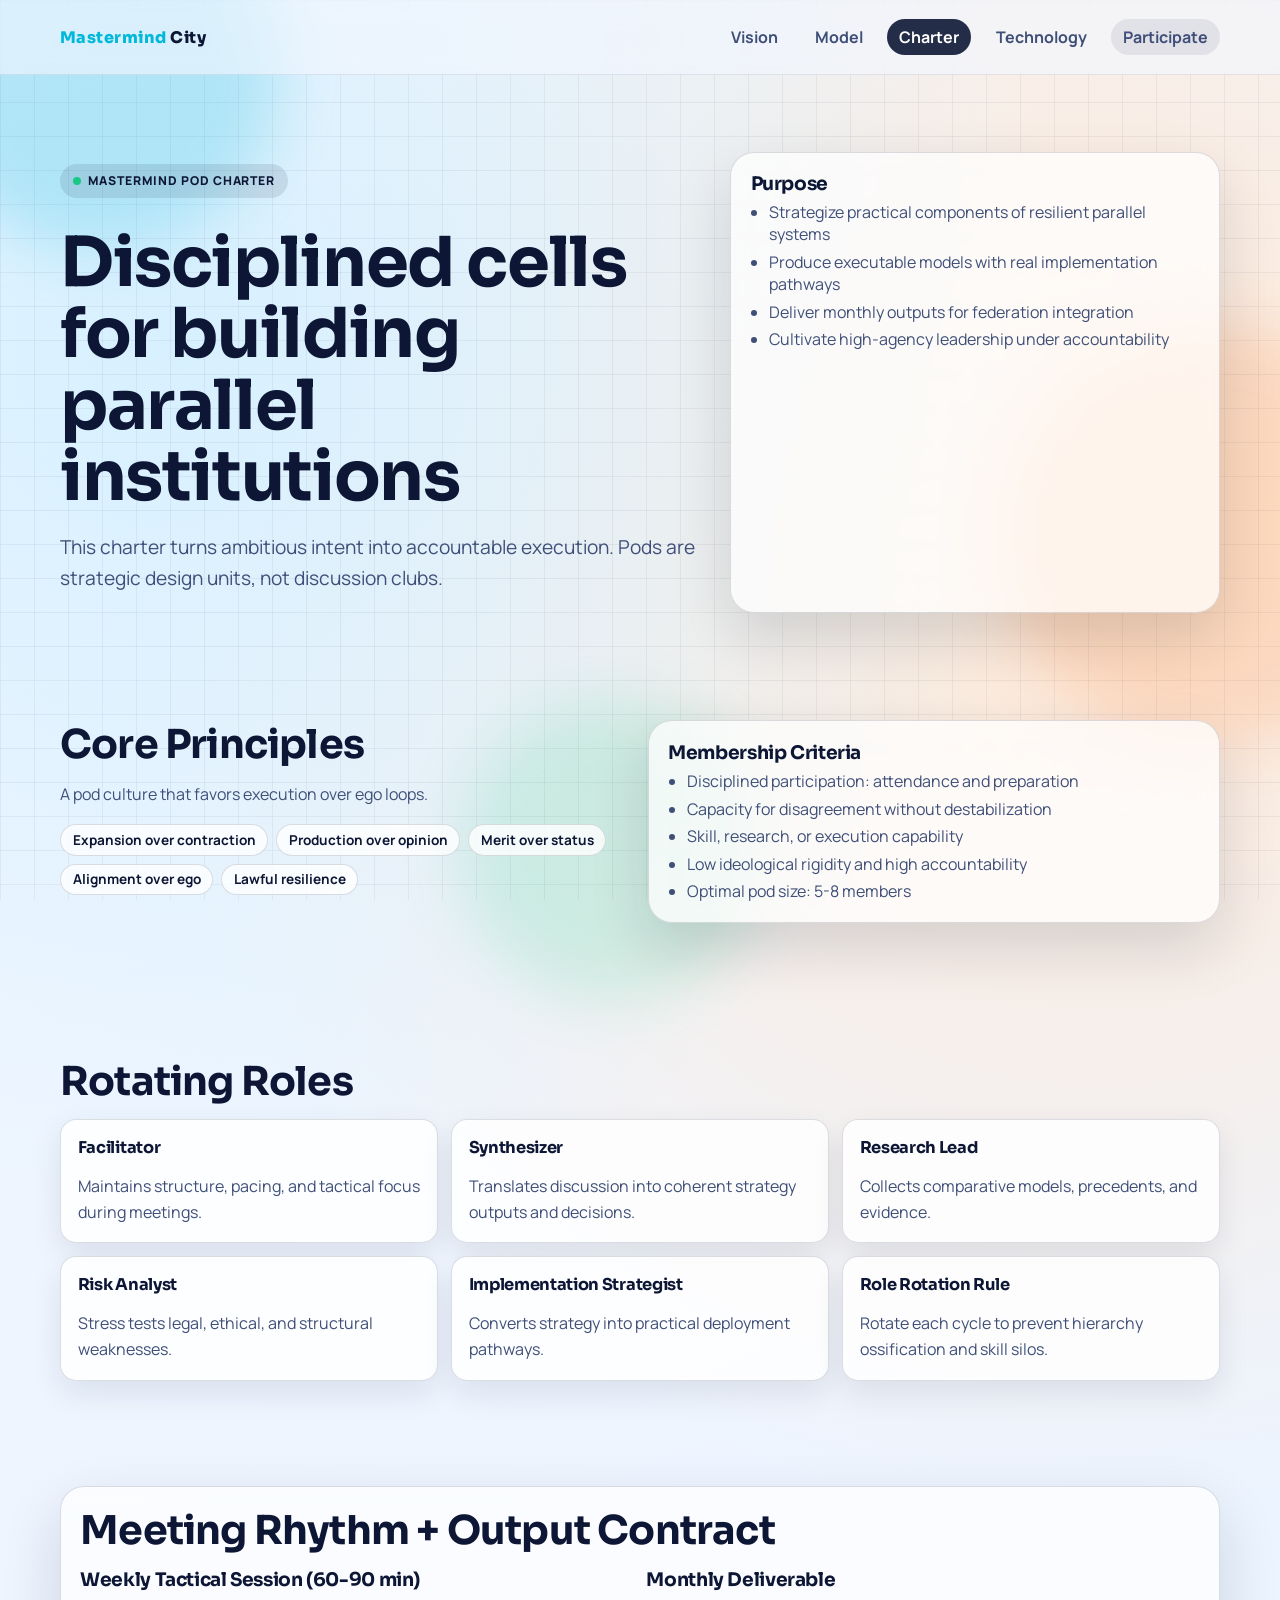
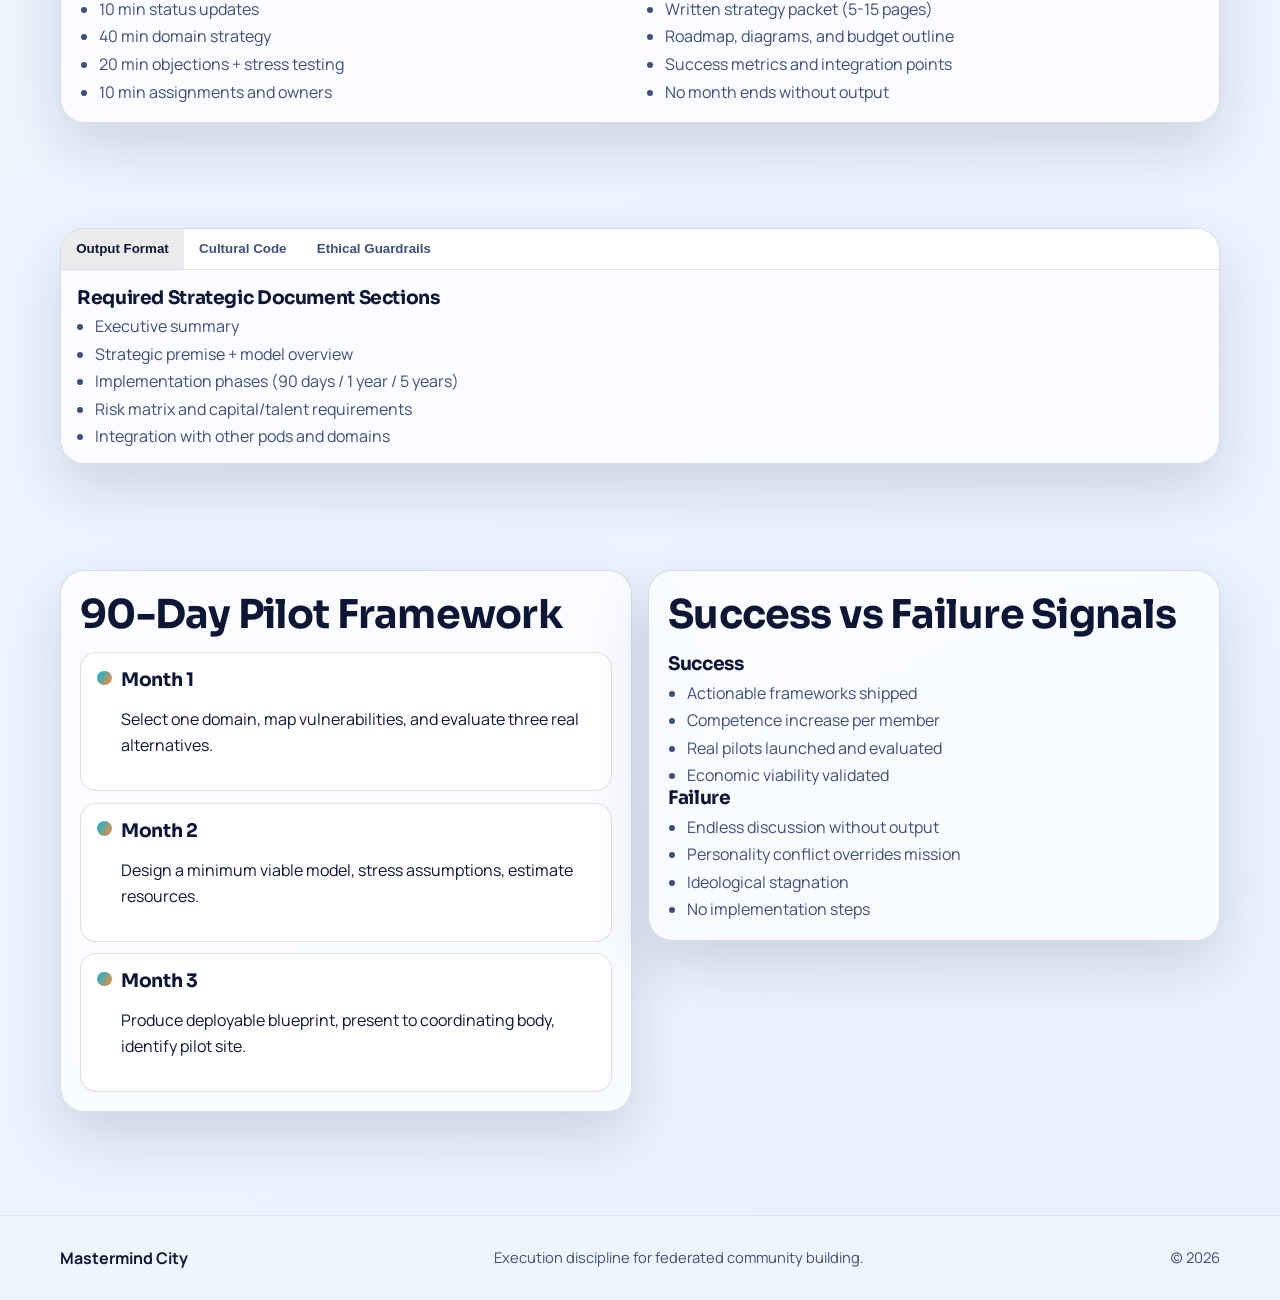
==== charter.html @ 67675959 "Initial multi-page Mastermind City site" ====
<!doctype html>
<html lang="en">
  <head>
    <meta charset="UTF-8" />
    <meta name="viewport" content="width=device-width, initial-scale=1.0" />
    <title>Mastermind City | Pod Charter</title>
    <meta
      name="description"
      content="Mastermind Pod Charter for disciplined strategic development of parallel institutions with clear roles, rhythm, outputs, and guardrails."
    />
    <link rel="preconnect" href="https://fonts.googleapis.com" />
    <link rel="preconnect" href="https://fonts.gstatic.com" crossorigin />
    <link
      href="https://fonts.googleapis.com/css2?family=Manrope:wght@400;500;700;800&family=Sora:wght@400;600;700;800&display=swap"
      rel="stylesheet"
    />
    <link rel="stylesheet" href="styles.css" />
  </head>
  <body data-page="charter">
    <div class="ambient" aria-hidden="true">
      <div class="orb orb-one"></div>
      <div class="orb orb-two"></div>
      <div class="orb orb-three"></div>
      <div class="grid-overlay"></div>
    </div>

    <header class="topbar">
      <div class="container topbar-inner">
        <a class="brand" href="index.html"><span>Mastermind</span> City</a>
        <button class="menu-toggle" type="button" aria-expanded="false" aria-controls="site-nav">
          <span></span>
          <span></span>
        </button>
        <nav class="site-nav" id="site-nav">
          <a class="nav-link nav-home" href="index.html">Vision</a>
          <a class="nav-link nav-model" href="model.html">Model</a>
          <a class="nav-link nav-charter" href="charter.html">Charter</a>
          <a class="nav-link nav-technology" href="technology.html">Technology</a>
          <a class="nav-link nav-participate cta-link" href="participate.html">Participate</a>
        </nav>
      </div>
    </header>

    <main>
      <section class="hero">
        <div class="container hero-grid">
          <div class="reveal">
            <p class="kicker">Mastermind Pod Charter</p>
            <h1>Disciplined cells for building parallel institutions</h1>
            <p class="lede">
              This charter turns ambitious intent into accountable execution. Pods
              are strategic design units, not discussion clubs.
            </p>
          </div>
          <aside class="panel reveal">
            <h3>Purpose</h3>
            <ul class="list-clean">
              <li>Strategize practical components of resilient parallel systems</li>
              <li>Produce executable models with real implementation pathways</li>
              <li>Deliver monthly outputs for federation integration</li>
              <li>Cultivate high-agency leadership under accountability</li>
            </ul>
          </aside>
        </div>
      </section>

      <section class="section">
        <div class="container split">
          <div class="reveal">
            <h2>Core Principles</h2>
            <p class="intro">A pod culture that favors execution over ego loops.</p>
            <div class="chip-row">
              <span class="chip">Expansion over contraction</span>
              <span class="chip">Production over opinion</span>
              <span class="chip">Merit over status</span>
              <span class="chip">Alignment over ego</span>
              <span class="chip">Lawful resilience</span>
            </div>
          </div>

          <div class="panel reveal">
            <h3>Membership Criteria</h3>
            <ul class="list-clean">
              <li>Disciplined participation: attendance and preparation</li>
              <li>Capacity for disagreement without destabilization</li>
              <li>Skill, research, or execution capability</li>
              <li>Low ideological rigidity and high accountability</li>
              <li>Optimal pod size: 5-8 members</li>
            </ul>
          </div>
        </div>
      </section>

      <section class="section">
        <div class="container">
          <h2 class="reveal">Rotating Roles</h2>
          <div class="grid-3">
            <article class="card reveal">
              <h3>Facilitator</h3>
              <p>Maintains structure, pacing, and tactical focus during meetings.</p>
            </article>
            <article class="card reveal">
              <h3>Synthesizer</h3>
              <p>Translates discussion into coherent strategy outputs and decisions.</p>
            </article>
            <article class="card reveal">
              <h3>Research Lead</h3>
              <p>Collects comparative models, precedents, and evidence.</p>
            </article>
            <article class="card reveal">
              <h3>Risk Analyst</h3>
              <p>Stress tests legal, ethical, and structural weaknesses.</p>
            </article>
            <article class="card reveal">
              <h3>Implementation Strategist</h3>
              <p>Converts strategy into practical deployment pathways.</p>
            </article>
            <article class="card reveal">
              <h3>Role Rotation Rule</h3>
              <p>Rotate each cycle to prevent hierarchy ossification and skill silos.</p>
            </article>
          </div>
        </div>
      </section>

      <section class="section section-tight">
        <div class="container panel reveal">
          <h2>Meeting Rhythm + Output Contract</h2>
          <div class="schedule">
            <article>
              <h3>Weekly Tactical Session (60-90 min)</h3>
              <ul class="list-clean">
                <li>10 min status updates</li>
                <li>40 min domain strategy</li>
                <li>20 min objections + stress testing</li>
                <li>10 min assignments and owners</li>
              </ul>
            </article>
            <article>
              <h3>Monthly Deliverable</h3>
              <ul class="list-clean">
                <li>Written strategy packet (5-15 pages)</li>
                <li>Roadmap, diagrams, and budget outline</li>
                <li>Success metrics and integration points</li>
                <li>No month ends without output</li>
              </ul>
            </article>
          </div>
        </div>
      </section>

      <section class="section">
        <div class="container panel tab-group reveal" data-tab-group>
          <div class="tab-controls">
            <button class="tab-btn active" type="button" data-tab="format" aria-selected="true">Output Format</button>
            <button class="tab-btn" type="button" data-tab="culture" aria-selected="false">Cultural Code</button>
            <button class="tab-btn" type="button" data-tab="ethics" aria-selected="false">Ethical Guardrails</button>
          </div>

          <div class="tab-panel active" data-panel="format">
            <h3>Required Strategic Document Sections</h3>
            <ul class="list-clean">
              <li>Executive summary</li>
              <li>Strategic premise + model overview</li>
              <li>Implementation phases (90 days / 1 year / 5 years)</li>
              <li>Risk matrix and capital/talent requirements</li>
              <li>Integration with other pods and domains</li>
            </ul>
          </div>

          <div class="tab-panel" data-panel="culture">
            <h3>Inside the Pod</h3>
            <ul class="list-clean">
              <li>Speak directly and assume good intent</li>
              <li>No performative grandstanding</li>
              <li>Private grievances handled privately</li>
              <li>Energy discipline and mental clarity are explicit values</li>
            </ul>
          </div>

          <div class="tab-panel" data-panel="ethics">
            <h3>Anti-Drift Protocol</h3>
            <ul class="list-clean">
              <li>Reality-test assumptions against evidence</li>
              <li>Consult legal expertise for implementation thresholds</li>
              <li>Reject cult dynamics and outside-world demonization</li>
              <li>Protect dissent within the container</li>
            </ul>
          </div>
        </div>
      </section>

      <section class="section section-tight">
        <div class="container split">
          <div class="panel reveal">
            <h2>90-Day Pilot Framework</h2>
            <div class="timeline">
              <article class="timeline-item">
                <h3>Month 1</h3>
                <p>Select one domain, map vulnerabilities, and evaluate three real alternatives.</p>
              </article>
              <article class="timeline-item">
                <h3>Month 2</h3>
                <p>Design a minimum viable model, stress assumptions, estimate resources.</p>
              </article>
              <article class="timeline-item">
                <h3>Month 3</h3>
                <p>Produce deployable blueprint, present to coordinating body, identify pilot site.</p>
              </article>
            </div>
          </div>

          <div class="panel reveal">
            <h2>Success vs Failure Signals</h2>
            <h3>Success</h3>
            <ul class="list-clean">
              <li>Actionable frameworks shipped</li>
              <li>Competence increase per member</li>
              <li>Real pilots launched and evaluated</li>
              <li>Economic viability validated</li>
            </ul>
            <h3>Failure</h3>
            <ul class="list-clean">
              <li>Endless discussion without output</li>
              <li>Personality conflict overrides mission</li>
              <li>Ideological stagnation</li>
              <li>No implementation steps</li>
            </ul>
          </div>
        </div>
      </section>
    </main>

    <footer class="site-footer">
      <div class="container footer-inner">
        <strong>Mastermind City</strong>
        <p class="footer-note">Execution discipline for federated community building.</p>
        <p class="footer-note">(c) <span data-year></span></p>
      </div>
    </footer>

    <script src="script.js"></script>
  </body>
</html>
---- styles.css ----
:root {
  --bg-base: #f2f7ff;
  --bg-alt: #e8f2ff;
  --surface: rgba(255, 255, 255, 0.72);
  --surface-strong: rgba(255, 255, 255, 0.9);
  --ink: #0d1735;
  --ink-soft: #3f4f78;
  --stroke: rgba(13, 23, 53, 0.14);
  --teal: #00b8d9;
  --orange: #ff8a3d;
  --lime: #18c983;
  --rose: #ff557a;
  --shadow: 0 24px 60px rgba(10, 18, 45, 0.14);
  --radius-lg: 24px;
  --radius-md: 16px;
  --radius-sm: 12px;
  --content-width: min(1160px, 92vw);
  --scroll-progress: 0%;
}

* {
  box-sizing: border-box;
}

html {
  scroll-behavior: smooth;
}

body {
  margin: 0;
  min-height: 100vh;
  font-family: "Manrope", sans-serif;
  color: var(--ink);
  background: radial-gradient(circle at 14% 12%, #d7f0ff 0%, transparent 32%),
    radial-gradient(circle at 86% 18%, #ffe8d5 0%, transparent 38%),
    linear-gradient(155deg, var(--bg-base), var(--bg-alt));
  overflow-x: hidden;
}

a {
  color: inherit;
}

h1,
h2,
h3,
h4 {
  font-family: "Sora", sans-serif;
  letter-spacing: -0.02em;
  margin: 0;
}

p {
  line-height: 1.62;
}

.ambient {
  --ambient-x: 0px;
  --ambient-y: 0px;
  position: fixed;
  inset: 0;
  pointer-events: none;
  z-index: -1;
}

.orb {
  position: absolute;
  border-radius: 999px;
  filter: blur(30px);
  opacity: 0.5;
}

.orb-one {
  width: 360px;
  height: 360px;
  background: rgba(0, 184, 217, 0.42);
  top: -110px;
  left: -80px;
  animation: floatA 12s ease-in-out infinite;
}

.orb-two {
  width: 420px;
  height: 420px;
  background: rgba(255, 138, 61, 0.38);
  top: 36%;
  right: -140px;
  animation: floatB 14s ease-in-out infinite;
}

.orb-three {
  width: 300px;
  height: 300px;
  background: rgba(24, 201, 131, 0.3);
  bottom: -100px;
  left: 36%;
  animation: floatC 16s ease-in-out infinite;
}

.grid-overlay {
  position: absolute;
  inset: 0;
  background-image: linear-gradient(rgba(13, 23, 53, 0.05) 1px, transparent 1px),
    linear-gradient(90deg, rgba(13, 23, 53, 0.05) 1px, transparent 1px);
  background-size: 34px 34px;
  transform: translate(calc(var(--ambient-x) * -1), calc(var(--ambient-y) * -1));
  transition: transform 280ms ease;
}

@keyframes floatA {
  0%,
  100% {
    transform: translate(0, 0);
  }
  50% {
    transform: translate(24px, 36px);
  }
}

@keyframes floatB {
  0%,
  100% {
    transform: translate(0, 0);
  }
  50% {
    transform: translate(-30px, -20px);
  }
}

@keyframes floatC {
  0%,
  100% {
    transform: translate(0, 0);
  }
  50% {
    transform: translate(20px, -26px);
  }
}

.container {
  width: var(--content-width);
  margin: 0 auto;
}

.topbar {
  position: sticky;
  top: 0;
  z-index: 40;
  backdrop-filter: blur(10px);
  background: rgba(242, 247, 255, 0.62);
  border-bottom: 1px solid rgba(13, 23, 53, 0.08);
}

.topbar::after {
  content: "";
  position: absolute;
  left: 0;
  bottom: -1px;
  height: 2px;
  width: var(--scroll-progress);
  background: linear-gradient(90deg, var(--teal), var(--lime), var(--orange));
  transition: width 120ms linear;
}

.topbar-inner {
  min-height: 74px;
  display: flex;
  align-items: center;
  justify-content: space-between;
  gap: 1rem;
}

.brand {
  font-family: "Sora", sans-serif;
  text-decoration: none;
  font-weight: 800;
  font-size: 1rem;
  letter-spacing: 0.03em;
}

.brand span {
  color: var(--teal);
}

.site-nav {
  display: flex;
  align-items: center;
  gap: 0.8rem;
}

.nav-link {
  text-decoration: none;
  padding: 0.42rem 0.74rem;
  border-radius: 999px;
  font-weight: 700;
  color: var(--ink-soft);
  transition: background 180ms ease, color 180ms ease;
}

.nav-link:hover {
  background: rgba(255, 255, 255, 0.74);
  color: var(--ink);
}

.cta-link {
  background: rgba(13, 23, 53, 0.08);
}

body[data-page="home"] .nav-home,
body[data-page="model"] .nav-model,
body[data-page="charter"] .nav-charter,
body[data-page="technology"] .nav-technology,
body[data-page="participate"] .nav-participate {
  background: rgba(13, 23, 53, 0.9);
  color: #fff;
}

.menu-toggle {
  display: none;
  width: 44px;
  height: 44px;
  border-radius: 12px;
  border: 1px solid var(--stroke);
  background: var(--surface-strong);
  padding: 0;
}

.menu-toggle span {
  display: block;
  width: 18px;
  height: 2px;
  margin: 5px auto;
  background: var(--ink);
  transition: transform 180ms ease, opacity 180ms ease;
}

.menu-toggle[aria-expanded="true"] span:first-child {
  transform: translateY(7px) rotate(45deg);
}

.menu-toggle[aria-expanded="true"] span:last-child {
  transform: translateY(-7px) rotate(-45deg);
}

main {
  padding-bottom: 4rem;
}

.section {
  padding: 4.2rem 0;
}

.section-tight {
  padding: 2.4rem 0;
}

.kicker {
  display: inline-flex;
  align-items: center;
  gap: 0.45rem;
  font-size: 0.76rem;
  letter-spacing: 0.08em;
  text-transform: uppercase;
  font-weight: 800;
  background: rgba(13, 23, 53, 0.1);
  padding: 0.46rem 0.8rem;
  border-radius: 999px;
}

.kicker::before {
  content: "";
  width: 8px;
  height: 8px;
  border-radius: 99px;
  background: var(--lime);
}

.hero {
  padding: 4.8rem 0 2.5rem;
}

.hero-grid {
  display: grid;
  grid-template-columns: 1.2fr 0.9fr;
  gap: 1.1rem;
  align-items: stretch;
}

.hero h1 {
  margin-top: 1rem;
  font-size: clamp(2rem, 5.4vw, 4.3rem);
  line-height: 1.04;
  max-width: 13ch;
}

.hero .lede {
  margin-top: 1.2rem;
  font-size: clamp(1rem, 2vw, 1.2rem);
  color: var(--ink-soft);
  max-width: 62ch;
}

.text-gradient {
  background: linear-gradient(120deg, #0d1735, #0d1735 40%, #06798f 70%, #ff8a3d);
  -webkit-background-clip: text;
  background-clip: text;
  color: transparent;
}

.actions {
  margin-top: 1.8rem;
  display: flex;
  flex-wrap: wrap;
  gap: 0.75rem;
}

.btn {
  border: 0;
  border-radius: 14px;
  padding: 0.82rem 1.15rem;
  text-decoration: none;
  font-weight: 800;
  letter-spacing: 0.01em;
  cursor: pointer;
  transition: transform 180ms ease, box-shadow 180ms ease, background 180ms ease;
}

.btn:hover {
  transform: translateY(-2px);
}

.btn-primary {
  color: #fff;
  background: linear-gradient(120deg, #0b94af, #08758d);
  box-shadow: 0 14px 30px rgba(8, 117, 141, 0.28);
}

.btn-secondary {
  color: #fff;
  background: linear-gradient(120deg, #ff8a3d, #ff6d2d);
  box-shadow: 0 12px 26px rgba(255, 109, 45, 0.28);
}

.btn-ghost {
  background: var(--surface-strong);
  color: var(--ink);
  border: 1px solid var(--stroke);
}

.panel {
  border: 1px solid var(--stroke);
  border-radius: var(--radius-lg);
  background: var(--surface);
  box-shadow: var(--shadow);
  padding: 1.2rem 1.2rem;
  backdrop-filter: blur(8px);
}

.signal-panel {
  display: grid;
  align-content: start;
  gap: 1rem;
}

.signal-panel h3 {
  font-size: 1.3rem;
}

.city-map {
  position: relative;
  min-height: 240px;
  border: 1px solid rgba(13, 23, 53, 0.12);
  border-radius: 20px;
  background: radial-gradient(circle at 16% 12%, rgba(0, 184, 217, 0.22), transparent 55%),
    radial-gradient(circle at 84% 84%, rgba(255, 138, 61, 0.2), transparent 55%),
    rgba(255, 255, 255, 0.68);
  overflow: hidden;
}

.pulse-ring {
  position: absolute;
  border: 1px solid rgba(13, 23, 53, 0.2);
  border-radius: 999px;
}

.ring-a {
  width: 170px;
  height: 170px;
  left: 50%;
  top: 50%;
  transform: translate(-50%, -50%);
  animation: pulseRing 5.2s ease-out infinite;
}

.ring-b {
  width: 235px;
  height: 235px;
  left: 50%;
  top: 50%;
  transform: translate(-50%, -50%);
  animation: pulseRing 5.2s ease-out infinite 1.2s;
}

.beam {
  position: absolute;
  height: 2px;
  background: linear-gradient(90deg, rgba(0, 184, 217, 0.5), rgba(24, 201, 131, 0.5));
  transform-origin: left center;
}

.beam-a {
  width: 96px;
  left: 50%;
  top: 50%;
  transform: rotate(-34deg);
}

.beam-b {
  width: 92px;
  left: 50%;
  top: 50%;
  transform: rotate(150deg);
}

.beam-c {
  width: 88px;
  left: 50%;
  top: 50%;
  transform: rotate(52deg);
}

.beam-d {
  width: 84px;
  left: 50%;
  top: 50%;
  transform: rotate(-144deg);
}

.city-node {
  position: absolute;
  border-radius: 999px;
  border: 1px solid rgba(13, 23, 53, 0.18);
  background: rgba(255, 255, 255, 0.9);
  padding: 0.22rem 0.54rem;
  font-size: 0.75rem;
  font-weight: 800;
  box-shadow: 0 8px 18px rgba(10, 18, 45, 0.14);
}

.node-core {
  left: 50%;
  top: 50%;
  transform: translate(-50%, -50%);
  background: linear-gradient(120deg, rgba(0, 184, 217, 0.18), rgba(255, 138, 61, 0.18));
}

.node-a {
  left: 18%;
  top: 26%;
}

.node-b {
  right: 14%;
  top: 28%;
}

.node-c {
  left: 21%;
  bottom: 16%;
}

.node-d {
  right: 12%;
  bottom: 18%;
}

@keyframes pulseRing {
  0%,
  100% {
    opacity: 0.34;
  }
  50% {
    opacity: 0.7;
  }
}

.inline-list {
  margin: 0;
  padding-left: 1.1rem;
  color: var(--ink-soft);
}

.inline-list li + li {
  margin-top: 0.46rem;
}

.metric-strip {
  margin-top: 2rem;
  display: grid;
  grid-template-columns: repeat(3, minmax(0, 1fr));
  gap: 0.8rem;
}

.signal-band {
  margin-top: 1rem;
  border: 1px solid var(--stroke);
  border-radius: 999px;
  background: rgba(255, 255, 255, 0.72);
  overflow: hidden;
}

.signal-track {
  display: flex;
  align-items: center;
  gap: 0.55rem;
  width: max-content;
  padding: 0.56rem;
  animation: ticker 34s linear infinite;
}

.signal-track span {
  border-radius: 999px;
  border: 1px solid rgba(13, 23, 53, 0.16);
  background: rgba(255, 255, 255, 0.9);
  padding: 0.3rem 0.62rem;
  font-size: 0.78rem;
  font-weight: 800;
  white-space: nowrap;
}

@keyframes ticker {
  from {
    transform: translateX(0);
  }
  to {
    transform: translateX(-50%);
  }
}

.metric {
  border-radius: var(--radius-md);
  padding: 1rem;
  border: 1px solid var(--stroke);
  background: rgba(255, 255, 255, 0.75);
  transition: transform 220ms ease, box-shadow 220ms ease, border-color 220ms ease;
}

.metric:hover {
  transform: translateY(-4px);
  border-color: rgba(0, 184, 217, 0.45);
  box-shadow: 0 18px 32px rgba(10, 18, 45, 0.12);
}

.metric .label {
  margin: 0;
  color: var(--ink-soft);
  font-size: 0.9rem;
}

.metric .value {
  margin: 0.26rem 0 0;
  font-size: clamp(1.4rem, 3vw, 2.2rem);
  font-family: "Sora", sans-serif;
}

.split {
  display: grid;
  gap: 1rem;
  grid-template-columns: 1fr 1fr;
  align-items: start;
}

.section h2 {
  font-size: clamp(1.35rem, 3.1vw, 2.5rem);
  margin-bottom: 0.75rem;
}

.section .intro {
  color: var(--ink-soft);
  margin-top: 0;
}

.simulator .range-label {
  display: flex;
  justify-content: space-between;
  align-items: center;
  margin-top: 0.8rem;
  font-weight: 700;
  font-size: 0.92rem;
}

.simulator .range-label span {
  color: var(--teal);
  font-family: "Sora", sans-serif;
}

.simulator input[type="range"] {
  width: 100%;
  accent-color: var(--teal);
  margin-top: 0.5rem;
}

.score-grid {
  margin-top: 1.2rem;
  display: grid;
  grid-template-columns: repeat(2, minmax(0, 1fr));
  gap: 0.7rem;
}

.score-card {
  border-radius: 14px;
  padding: 0.8rem;
  border: 1px solid var(--stroke);
  background: rgba(255, 255, 255, 0.9);
}

.score-card p {
  margin: 0;
  font-size: 0.85rem;
  color: var(--ink-soft);
}

.score-card strong {
  display: block;
  margin-top: 0.3rem;
  font-family: "Sora", sans-serif;
  font-size: 1.65rem;
}

.progress-track {
  margin-top: 1rem;
  width: 100%;
  height: 12px;
  border-radius: 999px;
  background: rgba(13, 23, 53, 0.1);
  overflow: hidden;
}

.progress-fill {
  width: 30%;
  height: 100%;
  border-radius: inherit;
  background: linear-gradient(90deg, var(--teal), var(--lime));
  transition: width 250ms ease;
}

#sim-insight {
  margin-top: 0.72rem;
  margin-bottom: 0;
  font-weight: 700;
}

.grid-2,
.grid-3,
.grid-4 {
  display: grid;
  gap: 0.8rem;
}

.grid-2 {
  grid-template-columns: repeat(2, minmax(0, 1fr));
}

.grid-3 {
  grid-template-columns: repeat(3, minmax(0, 1fr));
}

.grid-4 {
  grid-template-columns: repeat(4, minmax(0, 1fr));
}

.card {
  border-radius: var(--radius-md);
  border: 1px solid var(--stroke);
  background: rgba(255, 255, 255, 0.84);
  box-shadow: 0 12px 32px rgba(10, 18, 45, 0.09);
  padding: 1.05rem;
  transition: transform 220ms ease, box-shadow 220ms ease, border-color 220ms ease;
}

.card:hover {
  transform: translateY(-5px);
  border-color: rgba(0, 184, 217, 0.45);
  box-shadow: 0 18px 34px rgba(10, 18, 45, 0.13);
}

.card h3,
.card h4 {
  font-size: 1.02rem;
}

.card p {
  margin-bottom: 0;
  color: var(--ink-soft);
}

.road {
  display: grid;
  gap: 0.8rem;
  grid-template-columns: repeat(3, minmax(0, 1fr));
}

.road-step {
  position: relative;
  padding: 0.9rem 0.9rem 0.88rem;
  border: 1px solid var(--stroke);
  border-radius: var(--radius-md);
  background: rgba(255, 255, 255, 0.8);
  box-shadow: 0 10px 24px rgba(10, 18, 45, 0.08);
  transition: transform 220ms ease, box-shadow 220ms ease, border-color 220ms ease;
}

.road-step:hover {
  transform: translateY(-4px);
  border-color: rgba(24, 201, 131, 0.45);
  box-shadow: 0 16px 30px rgba(10, 18, 45, 0.12);
}

.road-step::before {
  content: "";
  position: absolute;
  top: 0;
  left: 0;
  width: 100%;
  height: 3px;
  border-radius: 999px;
  background: linear-gradient(90deg, var(--teal), transparent);
}

.callout {
  border-left: 4px solid var(--orange);
  padding-left: 1rem;
  color: var(--ink-soft);
}

.accordion {
  display: grid;
  gap: 0.7rem;
}

.accordion-item {
  border-radius: var(--radius-md);
  border: 1px solid var(--stroke);
  background: rgba(255, 255, 255, 0.82);
  overflow: hidden;
}

.accordion-trigger {
  width: 100%;
  border: 0;
  background: transparent;
  padding: 0.95rem 1rem;
  text-align: left;
  display: flex;
  justify-content: space-between;
  gap: 1rem;
  font-family: "Sora", sans-serif;
  font-weight: 700;
  font-size: 0.94rem;
  cursor: pointer;
}

.accordion-trigger .plus {
  font-family: "Manrope", sans-serif;
  font-size: 1.35rem;
  line-height: 1;
}

.accordion-content {
  display: none;
  padding: 0 1rem 1rem;
}

.accordion-item.open .accordion-content {
  display: block;
}

.accordion-item.open .accordion-trigger .plus {
  transform: rotate(45deg);
}

.tab-group {
  padding: 0;
  overflow: hidden;
}

.tab-controls {
  display: flex;
  flex-wrap: wrap;
  border-bottom: 1px solid var(--stroke);
  background: rgba(255, 255, 255, 0.86);
}

.tab-btn {
  border: 0;
  background: transparent;
  padding: 0.76rem 0.95rem;
  font-weight: 800;
  cursor: pointer;
  color: var(--ink-soft);
}

.tab-btn.active {
  color: var(--ink);
  background: rgba(13, 23, 53, 0.08);
}

.tab-panel {
  display: none;
  padding: 1rem;
}

.tab-panel.active {
  display: block;
}

.chip-row {
  display: flex;
  flex-wrap: wrap;
  gap: 0.5rem;
}

.chip {
  border-radius: 999px;
  padding: 0.35rem 0.72rem;
  border: 1px solid var(--stroke);
  background: rgba(255, 255, 255, 0.8);
  font-weight: 700;
  font-size: 0.85rem;
}

.schedule {
  display: grid;
  gap: 0.8rem;
  grid-template-columns: repeat(2, minmax(0, 1fr));
}

.timeline {
  display: grid;
  gap: 0.7rem;
}

.timeline-item {
  position: relative;
  border: 1px solid var(--stroke);
  border-radius: var(--radius-md);
  background: rgba(255, 255, 255, 0.86);
  padding: 0.95rem 1rem 0.95rem 2.5rem;
  transition: transform 220ms ease, box-shadow 220ms ease, border-color 220ms ease;
}

.timeline-item:hover {
  transform: translateY(-4px);
  border-color: rgba(255, 138, 61, 0.45);
  box-shadow: 0 16px 30px rgba(10, 18, 45, 0.12);
}

.timeline-item::before {
  content: "";
  position: absolute;
  top: 1.12rem;
  left: 1rem;
  width: 0.9rem;
  height: 0.9rem;
  border-radius: 99px;
  background: linear-gradient(120deg, var(--teal), var(--orange));
}

.list-clean {
  margin: 0.4rem 0 0;
  padding-left: 1.15rem;
  color: var(--ink-soft);
}

.list-clean li + li {
  margin-top: 0.35rem;
}

.table-wrap {
  overflow-x: auto;
}

table {
  width: 100%;
  border-collapse: collapse;
  min-width: 700px;
}

th,
td {
  border: 1px solid var(--stroke);
  padding: 0.68rem;
  text-align: left;
  vertical-align: top;
}

th {
  font-family: "Sora", sans-serif;
  font-size: 0.86rem;
  background: rgba(255, 255, 255, 0.9);
}

td {
  color: var(--ink-soft);
  background: rgba(255, 255, 255, 0.74);
}

.bot {
  display: grid;
  gap: 0.8rem;
}

.bot-log {
  border: 1px solid var(--stroke);
  border-radius: 14px;
  background: rgba(255, 255, 255, 0.86);
  padding: 0.85rem;
  min-height: 220px;
  max-height: 320px;
  overflow: auto;
  display: grid;
  gap: 0.55rem;
}

.bot-message {
  padding: 0.62rem 0.7rem;
  border-radius: 12px;
  width: fit-content;
  max-width: 92%;
  font-size: 0.94rem;
}

.bot-message.user {
  justify-self: end;
  background: rgba(13, 23, 53, 0.92);
  color: #fff;
}

.bot-message.bot {
  justify-self: start;
  background: rgba(0, 184, 217, 0.15);
  border: 1px solid rgba(0, 184, 217, 0.38);
}

.bot-quick {
  display: flex;
  flex-wrap: wrap;
  gap: 0.45rem;
}

.bot-quick button {
  border: 1px solid var(--stroke);
  border-radius: 999px;
  background: rgba(255, 255, 255, 0.78);
  padding: 0.35rem 0.68rem;
  font-weight: 700;
  cursor: pointer;
}

.bot-form {
  display: flex;
  gap: 0.5rem;
}

.bot-form input,
.form-field input,
.form-field textarea,
.form-field select {
  width: 100%;
  border: 1px solid var(--stroke);
  border-radius: 12px;
  padding: 0.76rem 0.84rem;
  font: inherit;
  color: var(--ink);
  background: rgba(255, 255, 255, 0.9);
}

.form-field textarea {
  min-height: 120px;
  resize: vertical;
}

.form-field label {
  display: block;
  margin-bottom: 0.35rem;
  font-weight: 700;
}

.form-grid {
  display: grid;
  grid-template-columns: repeat(2, minmax(0, 1fr));
  gap: 0.8rem;
}

.form-grid .full {
  grid-column: 1 / -1;
}

.form-status {
  min-height: 1.3rem;
  margin: 0.55rem 0 0;
  font-weight: 700;
}

.faq {
  display: grid;
  gap: 0.6rem;
}

.faq details {
  border: 1px solid var(--stroke);
  background: rgba(255, 255, 255, 0.82);
  border-radius: 12px;
  padding: 0.65rem 0.8rem;
}

.faq summary {
  cursor: pointer;
  font-family: "Sora", sans-serif;
  font-size: 0.95rem;
}

.sr-only {
  position: absolute;
  width: 1px;
  height: 1px;
  margin: -1px;
  padding: 0;
  overflow: hidden;
  clip: rect(0, 0, 0, 0);
  white-space: nowrap;
  border: 0;
}

.site-footer {
  border-top: 1px solid rgba(13, 23, 53, 0.08);
  background: rgba(242, 247, 255, 0.6);
}

.footer-inner {
  min-height: 84px;
  display: flex;
  justify-content: space-between;
  align-items: center;
  gap: 0.7rem;
}

.footer-note {
  color: var(--ink-soft);
  font-size: 0.92rem;
}

.reveal {
  opacity: 0;
  transform: translateY(16px);
  transition: opacity 420ms ease, transform 420ms ease;
  transition-delay: var(--reveal-delay, 0ms);
}

.reveal.is-visible {
  opacity: 1;
  transform: translateY(0);
}

a:focus-visible,
button:focus-visible,
input:focus-visible,
select:focus-visible,
textarea:focus-visible,
summary:focus-visible {
  outline: 3px solid rgba(0, 184, 217, 0.45);
  outline-offset: 2px;
}

@media (prefers-reduced-motion: reduce) {
  *,
  *::before,
  *::after {
    animation-duration: 0.01ms !important;
    animation-iteration-count: 1 !important;
    transition-duration: 0.01ms !important;
    scroll-behavior: auto !important;
  }

  .signal-track {
    animation: none;
  }
}

@media (max-width: 980px) {
  .hero-grid,
  .split,
  .grid-3,
  .grid-4,
  .road,
  .schedule,
  .form-grid {
    grid-template-columns: 1fr;
  }

  .metric-strip {
    grid-template-columns: 1fr;
  }

  .city-map {
    min-height: 220px;
  }

  .menu-toggle {
    display: inline-block;
  }

  .site-nav {
    position: absolute;
    top: 74px;
    left: 0;
    right: 0;
    display: none;
    flex-direction: column;
    align-items: stretch;
    padding: 0.8rem;
    background: rgba(242, 247, 255, 0.96);
    border-bottom: 1px solid rgba(13, 23, 53, 0.08);
  }

  .site-nav.open {
    display: flex;
  }

  .nav-link {
    border-radius: 12px;
    padding: 0.62rem 0.72rem;
  }

  .topbar {
    position: sticky;
  }

  .topbar-inner {
    position: relative;
  }
}

@media (max-width: 680px) {
  .hero {
    padding-top: 3.8rem;
  }

  .section {
    padding: 3.3rem 0;
  }

  .footer-inner {
    min-height: 100px;
    align-items: flex-start;
    justify-content: center;
    flex-direction: column;
    padding: 1rem 0;
  }

  .score-grid {
    grid-template-columns: 1fr;
  }

  .city-map {
    min-height: 200px;
  }

  .city-node {
    font-size: 0.68rem;
    padding: 0.2rem 0.5rem;
  }

  .signal-track span {
    font-size: 0.72rem;
  }
}
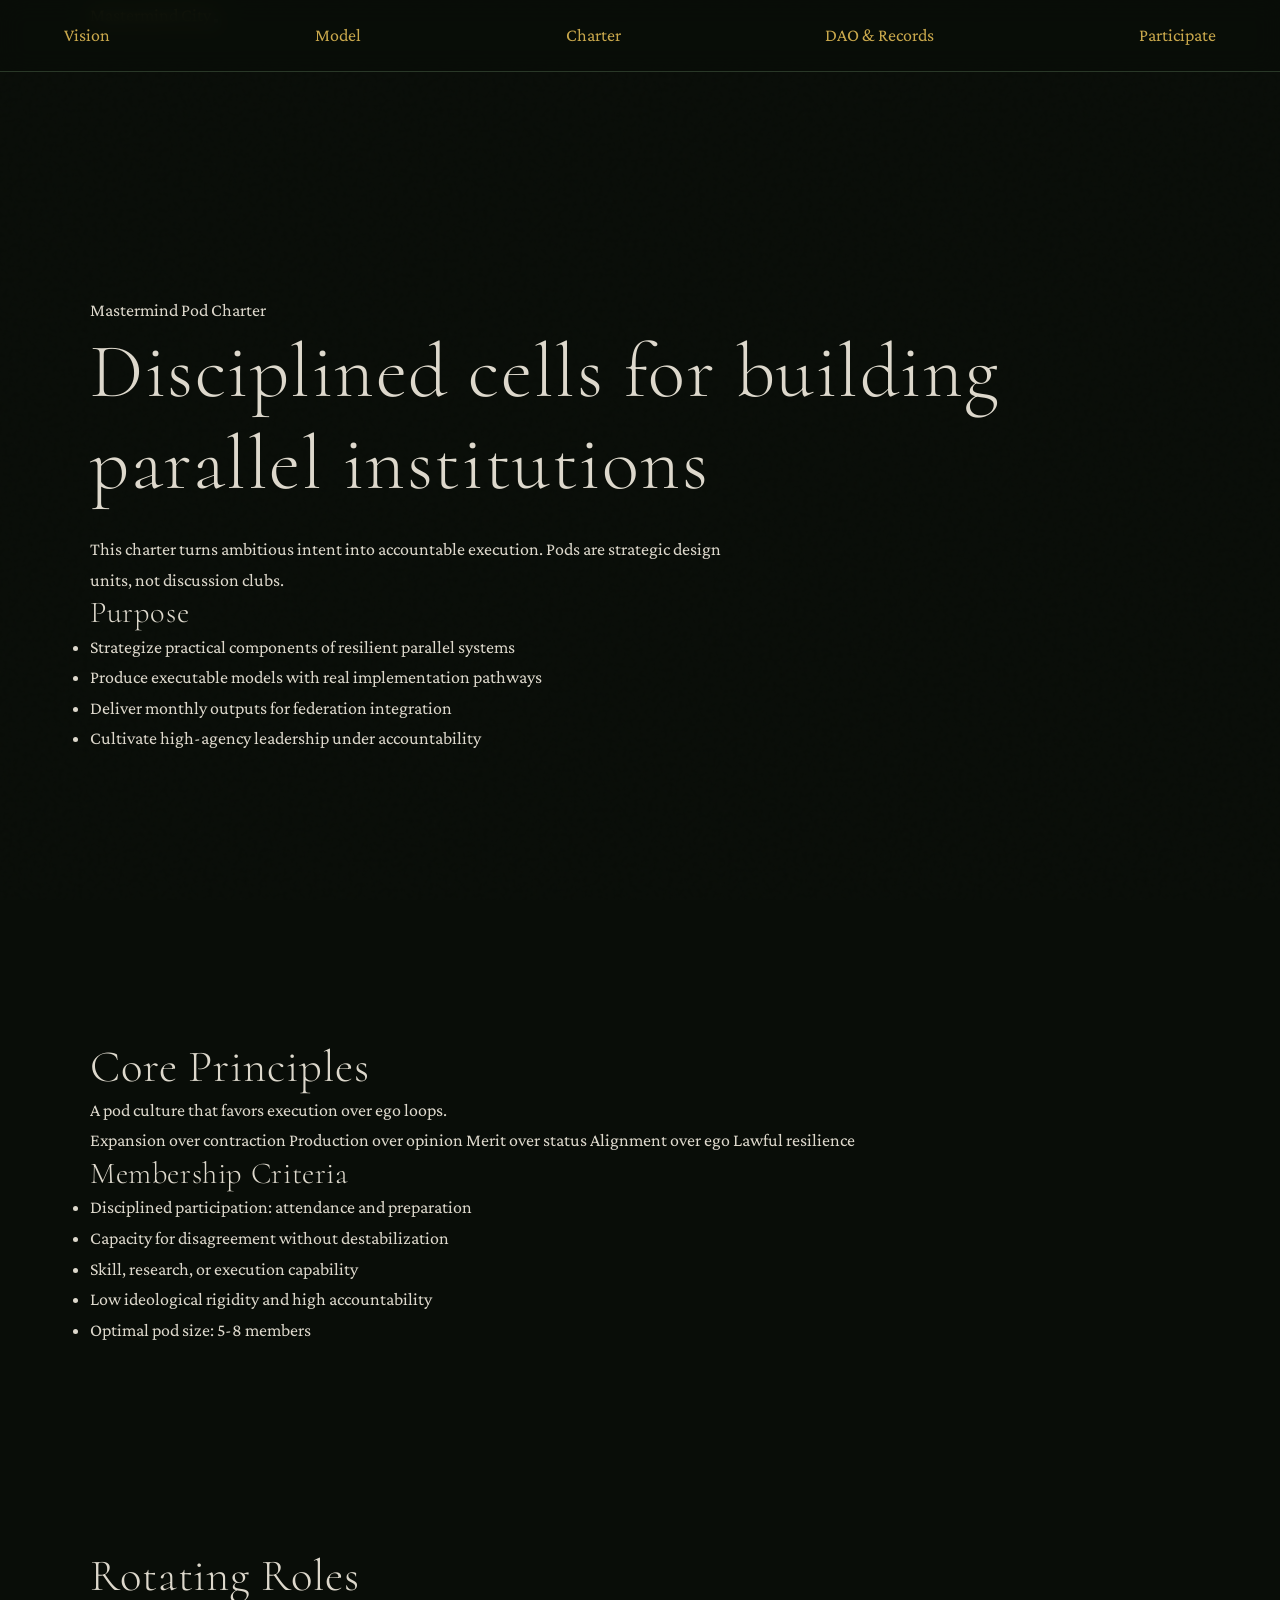
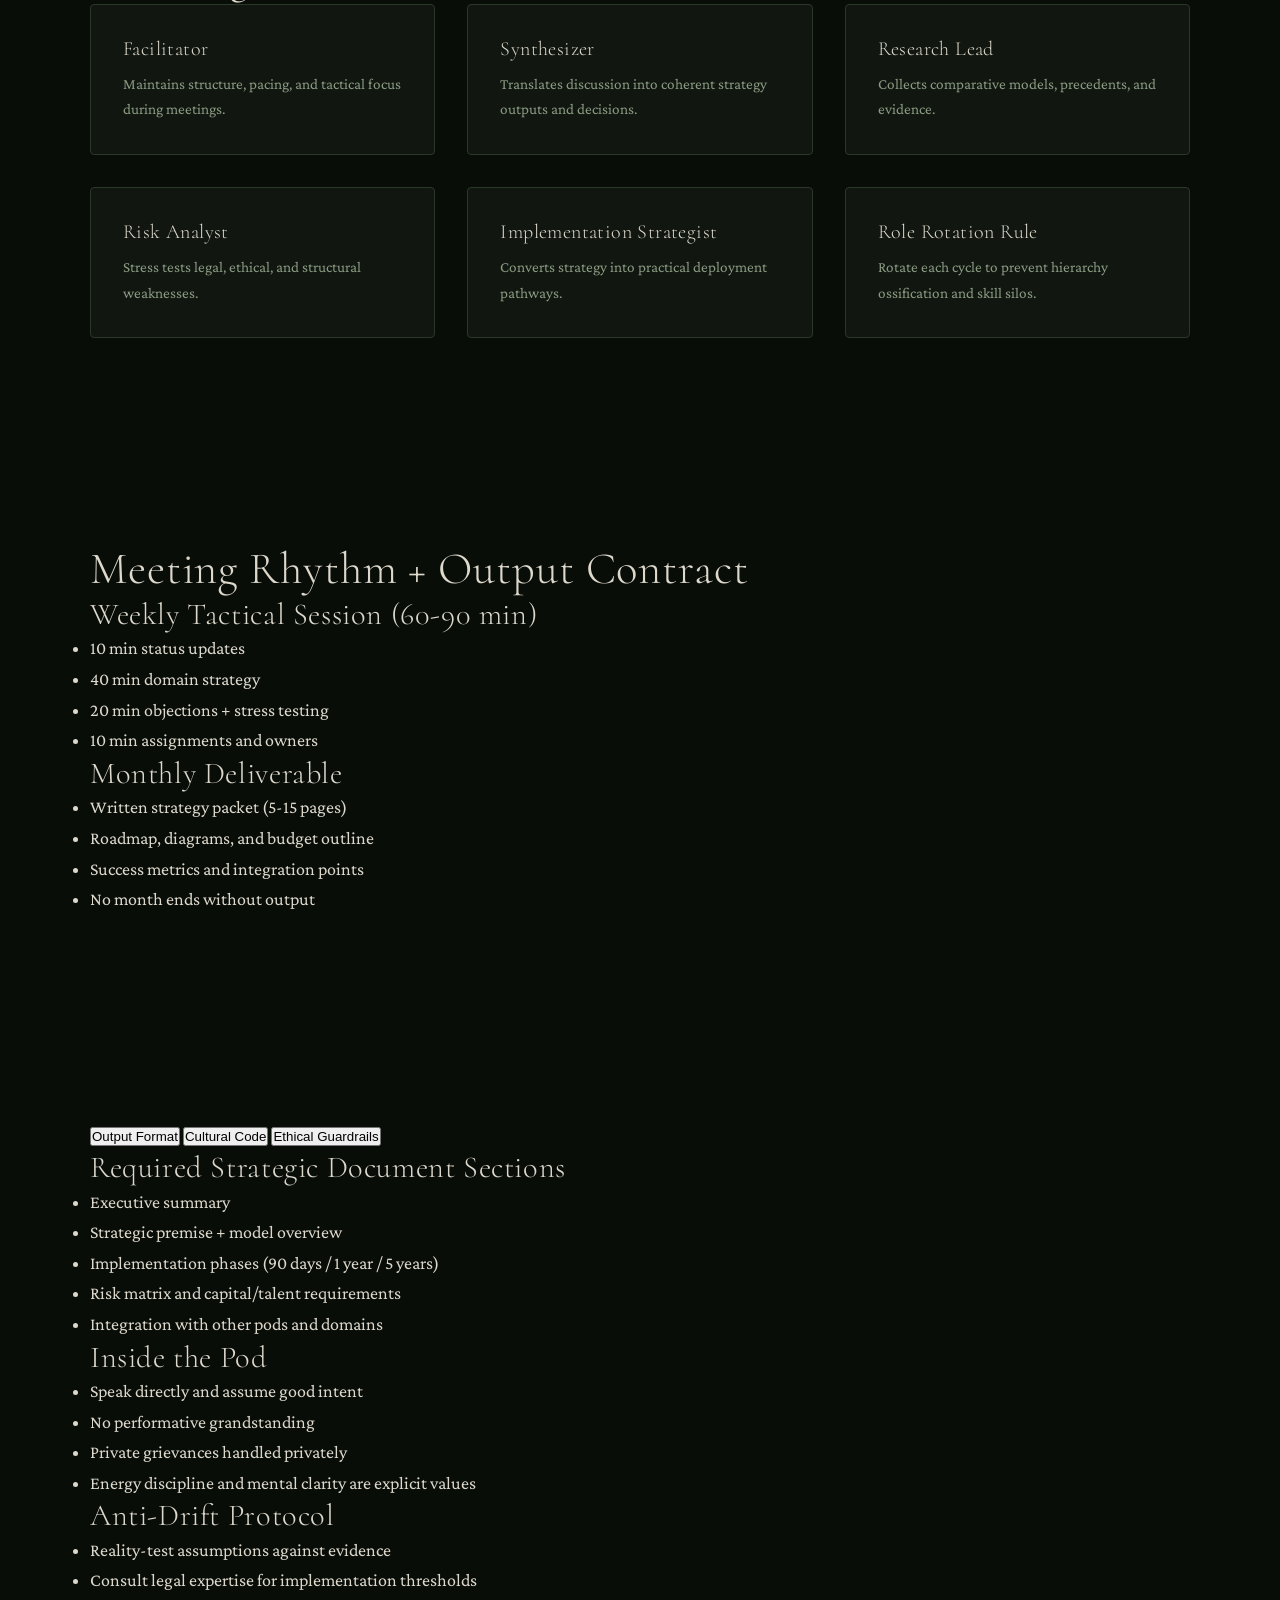
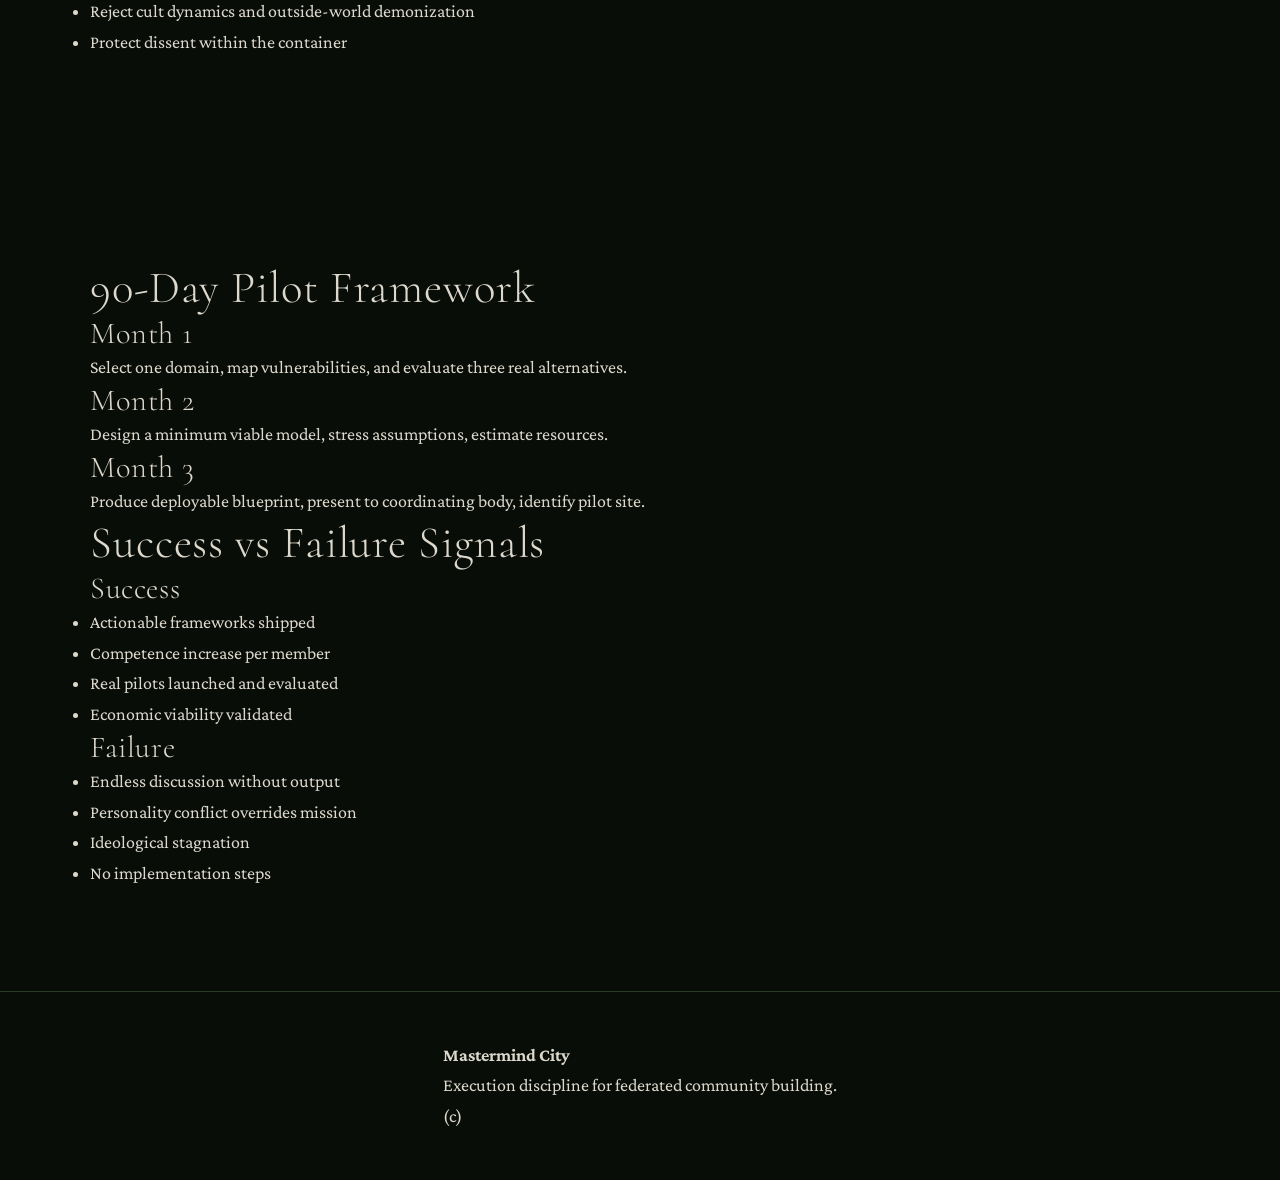
==== commit de8fe94d: "feat: integrate DAO and Records architecture, update paths" ====
--- a/charter.html
+++ b/charter.html
@@ -1,244 +1,244 @@
 <!doctype html>
 <html lang="en">
-  <head>
-    <meta charset="UTF-8" />
-    <meta name="viewport" content="width=device-width, initial-scale=1.0" />
-    <title>Mastermind City | Pod Charter</title>
-    <meta
-      name="description"
-      content="Mastermind Pod Charter for disciplined strategic development of parallel institutions with clear roles, rhythm, outputs, and guardrails."
-    />
-    <link rel="preconnect" href="https://fonts.googleapis.com" />
-    <link rel="preconnect" href="https://fonts.gstatic.com" crossorigin />
-    <link
-      href="https://fonts.googleapis.com/css2?family=Manrope:wght@400;500;700;800&family=Sora:wght@400;600;700;800&display=swap"
-      rel="stylesheet"
-    />
-    <link rel="stylesheet" href="styles.css" />
-  </head>
-  <body data-page="charter">
-    <div class="ambient" aria-hidden="true">
-      <div class="orb orb-one"></div>
-      <div class="orb orb-two"></div>
-      <div class="orb orb-three"></div>
-      <div class="grid-overlay"></div>
+
+<head>
+  <meta charset="UTF-8" />
+  <meta name="viewport" content="width=device-width, initial-scale=1.0" />
+  <title>Mastermind City | Pod Charter</title>
+  <meta name="description"
+    content="Mastermind Pod Charter for disciplined strategic development of parallel institutions with clear roles, rhythm, outputs, and guardrails." />
+  <link rel="preconnect" href="https://fonts.googleapis.com" />
+  <link rel="preconnect" href="https://fonts.gstatic.com" crossorigin />
+  <link
+    href="https://fonts.googleapis.com/css2?family=Manrope:wght@400;500;700;800&family=Sora:wght@400;600;700;800&display=swap"
+    rel="stylesheet" />
+  <link rel="stylesheet" href="styles.css" />
+</head>
+
+<body data-page="charter">
+  <div class="ambient" aria-hidden="true">
+    <div class="orb orb-one"></div>
+    <div class="orb orb-two"></div>
+    <div class="orb orb-three"></div>
+    <div class="grid-overlay"></div>
+  </div>
+
+  <header class="topbar">
+    <div class="container topbar-inner">
+      <a class="brand" href="index.html"><span>Mastermind</span> City</a>
+      <button class="menu-toggle" type="button" aria-expanded="false" aria-controls="site-nav">
+        <span></span>
+        <span></span>
+      </button>
+      <nav class="site-nav" id="site-nav">
+        <a class="nav-link nav-home" href="index.html">Vision</a>
+        <a class="nav-link nav-model" href="model.html">Model</a>
+        <a class="nav-link nav-charter" href="charter.html">Charter</a>
+        <a class="nav-link nav-technology" href="blockchain-dao.html">DAO & Records</a>
+        <a class="nav-link nav-participate cta-link" href="participate.html">Participate</a>
+      </nav>
     </div>
-
-    <header class="topbar">
-      <div class="container topbar-inner">
-        <a class="brand" href="index.html"><span>Mastermind</span> City</a>
-        <button class="menu-toggle" type="button" aria-expanded="false" aria-controls="site-nav">
-          <span></span>
-          <span></span>
-        </button>
-        <nav class="site-nav" id="site-nav">
-          <a class="nav-link nav-home" href="index.html">Vision</a>
-          <a class="nav-link nav-model" href="model.html">Model</a>
-          <a class="nav-link nav-charter" href="charter.html">Charter</a>
-          <a class="nav-link nav-technology" href="technology.html">Technology</a>
-          <a class="nav-link nav-participate cta-link" href="participate.html">Participate</a>
-        </nav>
-      </div>
-    </header>
-
-    <main>
-      <section class="hero">
-        <div class="container hero-grid">
-          <div class="reveal">
-            <p class="kicker">Mastermind Pod Charter</p>
-            <h1>Disciplined cells for building parallel institutions</h1>
-            <p class="lede">
-              This charter turns ambitious intent into accountable execution. Pods
-              are strategic design units, not discussion clubs.
-            </p>
+  </header>
+
+  <main>
+    <section class="hero">
+      <div class="container hero-grid">
+        <div class="reveal">
+          <p class="kicker">Mastermind Pod Charter</p>
+          <h1>Disciplined cells for building parallel institutions</h1>
+          <p class="lede">
+            This charter turns ambitious intent into accountable execution. Pods
+            are strategic design units, not discussion clubs.
+          </p>
+        </div>
+        <aside class="panel reveal">
+          <h3>Purpose</h3>
+          <ul class="list-clean">
+            <li>Strategize practical components of resilient parallel systems</li>
+            <li>Produce executable models with real implementation pathways</li>
+            <li>Deliver monthly outputs for federation integration</li>
+            <li>Cultivate high-agency leadership under accountability</li>
+          </ul>
+        </aside>
+      </div>
+    </section>
+
+    <section class="section">
+      <div class="container split">
+        <div class="reveal">
+          <h2>Core Principles</h2>
+          <p class="intro">A pod culture that favors execution over ego loops.</p>
+          <div class="chip-row">
+            <span class="chip">Expansion over contraction</span>
+            <span class="chip">Production over opinion</span>
+            <span class="chip">Merit over status</span>
+            <span class="chip">Alignment over ego</span>
+            <span class="chip">Lawful resilience</span>
           </div>
-          <aside class="panel reveal">
-            <h3>Purpose</h3>
+        </div>
+
+        <div class="panel reveal">
+          <h3>Membership Criteria</h3>
+          <ul class="list-clean">
+            <li>Disciplined participation: attendance and preparation</li>
+            <li>Capacity for disagreement without destabilization</li>
+            <li>Skill, research, or execution capability</li>
+            <li>Low ideological rigidity and high accountability</li>
+            <li>Optimal pod size: 5-8 members</li>
+          </ul>
+        </div>
+      </div>
+    </section>
+
+    <section class="section">
+      <div class="container">
+        <h2 class="reveal">Rotating Roles</h2>
+        <div class="grid-3">
+          <article class="card reveal">
+            <h3>Facilitator</h3>
+            <p>Maintains structure, pacing, and tactical focus during meetings.</p>
+          </article>
+          <article class="card reveal">
+            <h3>Synthesizer</h3>
+            <p>Translates discussion into coherent strategy outputs and decisions.</p>
+          </article>
+          <article class="card reveal">
+            <h3>Research Lead</h3>
+            <p>Collects comparative models, precedents, and evidence.</p>
+          </article>
+          <article class="card reveal">
+            <h3>Risk Analyst</h3>
+            <p>Stress tests legal, ethical, and structural weaknesses.</p>
+          </article>
+          <article class="card reveal">
+            <h3>Implementation Strategist</h3>
+            <p>Converts strategy into practical deployment pathways.</p>
+          </article>
+          <article class="card reveal">
+            <h3>Role Rotation Rule</h3>
+            <p>Rotate each cycle to prevent hierarchy ossification and skill silos.</p>
+          </article>
+        </div>
+      </div>
+    </section>
+
+    <section class="section section-tight">
+      <div class="container panel reveal">
+        <h2>Meeting Rhythm + Output Contract</h2>
+        <div class="schedule">
+          <article>
+            <h3>Weekly Tactical Session (60-90 min)</h3>
             <ul class="list-clean">
-              <li>Strategize practical components of resilient parallel systems</li>
-              <li>Produce executable models with real implementation pathways</li>
-              <li>Deliver monthly outputs for federation integration</li>
-              <li>Cultivate high-agency leadership under accountability</li>
+              <li>10 min status updates</li>
+              <li>40 min domain strategy</li>
+              <li>20 min objections + stress testing</li>
+              <li>10 min assignments and owners</li>
             </ul>
-          </aside>
-        </div>
-      </section>
-
-      <section class="section">
-        <div class="container split">
-          <div class="reveal">
-            <h2>Core Principles</h2>
-            <p class="intro">A pod culture that favors execution over ego loops.</p>
-            <div class="chip-row">
-              <span class="chip">Expansion over contraction</span>
-              <span class="chip">Production over opinion</span>
-              <span class="chip">Merit over status</span>
-              <span class="chip">Alignment over ego</span>
-              <span class="chip">Lawful resilience</span>
-            </div>
-          </div>
-
-          <div class="panel reveal">
-            <h3>Membership Criteria</h3>
+          </article>
+          <article>
+            <h3>Monthly Deliverable</h3>
             <ul class="list-clean">
-              <li>Disciplined participation: attendance and preparation</li>
-              <li>Capacity for disagreement without destabilization</li>
-              <li>Skill, research, or execution capability</li>
-              <li>Low ideological rigidity and high accountability</li>
-              <li>Optimal pod size: 5-8 members</li>
+              <li>Written strategy packet (5-15 pages)</li>
+              <li>Roadmap, diagrams, and budget outline</li>
+              <li>Success metrics and integration points</li>
+              <li>No month ends without output</li>
             </ul>
-          </div>
-        </div>
-      </section>
-
-      <section class="section">
-        <div class="container">
-          <h2 class="reveal">Rotating Roles</h2>
-          <div class="grid-3">
-            <article class="card reveal">
-              <h3>Facilitator</h3>
-              <p>Maintains structure, pacing, and tactical focus during meetings.</p>
+          </article>
+        </div>
+      </div>
+    </section>
+
+    <section class="section">
+      <div class="container panel tab-group reveal" data-tab-group>
+        <div class="tab-controls">
+          <button class="tab-btn active" type="button" data-tab="format" aria-selected="true">Output Format</button>
+          <button class="tab-btn" type="button" data-tab="culture" aria-selected="false">Cultural Code</button>
+          <button class="tab-btn" type="button" data-tab="ethics" aria-selected="false">Ethical Guardrails</button>
+        </div>
+
+        <div class="tab-panel active" data-panel="format">
+          <h3>Required Strategic Document Sections</h3>
+          <ul class="list-clean">
+            <li>Executive summary</li>
+            <li>Strategic premise + model overview</li>
+            <li>Implementation phases (90 days / 1 year / 5 years)</li>
+            <li>Risk matrix and capital/talent requirements</li>
+            <li>Integration with other pods and domains</li>
+          </ul>
+        </div>
+
+        <div class="tab-panel" data-panel="culture">
+          <h3>Inside the Pod</h3>
+          <ul class="list-clean">
+            <li>Speak directly and assume good intent</li>
+            <li>No performative grandstanding</li>
+            <li>Private grievances handled privately</li>
+            <li>Energy discipline and mental clarity are explicit values</li>
+          </ul>
+        </div>
+
+        <div class="tab-panel" data-panel="ethics">
+          <h3>Anti-Drift Protocol</h3>
+          <ul class="list-clean">
+            <li>Reality-test assumptions against evidence</li>
+            <li>Consult legal expertise for implementation thresholds</li>
+            <li>Reject cult dynamics and outside-world demonization</li>
+            <li>Protect dissent within the container</li>
+          </ul>
+        </div>
+      </div>
+    </section>
+
+    <section class="section section-tight">
+      <div class="container split">
+        <div class="panel reveal">
+          <h2>90-Day Pilot Framework</h2>
+          <div class="timeline">
+            <article class="timeline-item">
+              <h3>Month 1</h3>
+              <p>Select one domain, map vulnerabilities, and evaluate three real alternatives.</p>
             </article>
-            <article class="card reveal">
-              <h3>Synthesizer</h3>
-              <p>Translates discussion into coherent strategy outputs and decisions.</p>
+            <article class="timeline-item">
+              <h3>Month 2</h3>
+              <p>Design a minimum viable model, stress assumptions, estimate resources.</p>
             </article>
-            <article class="card reveal">
-              <h3>Research Lead</h3>
-              <p>Collects comparative models, precedents, and evidence.</p>
-            </article>
-            <article class="card reveal">
-              <h3>Risk Analyst</h3>
-              <p>Stress tests legal, ethical, and structural weaknesses.</p>
-            </article>
-            <article class="card reveal">
-              <h3>Implementation Strategist</h3>
-              <p>Converts strategy into practical deployment pathways.</p>
-            </article>
-            <article class="card reveal">
-              <h3>Role Rotation Rule</h3>
-              <p>Rotate each cycle to prevent hierarchy ossification and skill silos.</p>
+            <article class="timeline-item">
+              <h3>Month 3</h3>
+              <p>Produce deployable blueprint, present to coordinating body, identify pilot site.</p>
             </article>
           </div>
         </div>
-      </section>
-
-      <section class="section section-tight">
-        <div class="container panel reveal">
-          <h2>Meeting Rhythm + Output Contract</h2>
-          <div class="schedule">
-            <article>
-              <h3>Weekly Tactical Session (60-90 min)</h3>
-              <ul class="list-clean">
-                <li>10 min status updates</li>
-                <li>40 min domain strategy</li>
-                <li>20 min objections + stress testing</li>
-                <li>10 min assignments and owners</li>
-              </ul>
-            </article>
-            <article>
-              <h3>Monthly Deliverable</h3>
-              <ul class="list-clean">
-                <li>Written strategy packet (5-15 pages)</li>
-                <li>Roadmap, diagrams, and budget outline</li>
-                <li>Success metrics and integration points</li>
-                <li>No month ends without output</li>
-              </ul>
-            </article>
-          </div>
-        </div>
-      </section>
-
-      <section class="section">
-        <div class="container panel tab-group reveal" data-tab-group>
-          <div class="tab-controls">
-            <button class="tab-btn active" type="button" data-tab="format" aria-selected="true">Output Format</button>
-            <button class="tab-btn" type="button" data-tab="culture" aria-selected="false">Cultural Code</button>
-            <button class="tab-btn" type="button" data-tab="ethics" aria-selected="false">Ethical Guardrails</button>
-          </div>
-
-          <div class="tab-panel active" data-panel="format">
-            <h3>Required Strategic Document Sections</h3>
-            <ul class="list-clean">
-              <li>Executive summary</li>
-              <li>Strategic premise + model overview</li>
-              <li>Implementation phases (90 days / 1 year / 5 years)</li>
-              <li>Risk matrix and capital/talent requirements</li>
-              <li>Integration with other pods and domains</li>
-            </ul>
-          </div>
-
-          <div class="tab-panel" data-panel="culture">
-            <h3>Inside the Pod</h3>
-            <ul class="list-clean">
-              <li>Speak directly and assume good intent</li>
-              <li>No performative grandstanding</li>
-              <li>Private grievances handled privately</li>
-              <li>Energy discipline and mental clarity are explicit values</li>
-            </ul>
-          </div>
-
-          <div class="tab-panel" data-panel="ethics">
-            <h3>Anti-Drift Protocol</h3>
-            <ul class="list-clean">
-              <li>Reality-test assumptions against evidence</li>
-              <li>Consult legal expertise for implementation thresholds</li>
-              <li>Reject cult dynamics and outside-world demonization</li>
-              <li>Protect dissent within the container</li>
-            </ul>
-          </div>
-        </div>
-      </section>
-
-      <section class="section section-tight">
-        <div class="container split">
-          <div class="panel reveal">
-            <h2>90-Day Pilot Framework</h2>
-            <div class="timeline">
-              <article class="timeline-item">
-                <h3>Month 1</h3>
-                <p>Select one domain, map vulnerabilities, and evaluate three real alternatives.</p>
-              </article>
-              <article class="timeline-item">
-                <h3>Month 2</h3>
-                <p>Design a minimum viable model, stress assumptions, estimate resources.</p>
-              </article>
-              <article class="timeline-item">
-                <h3>Month 3</h3>
-                <p>Produce deployable blueprint, present to coordinating body, identify pilot site.</p>
-              </article>
-            </div>
-          </div>
-
-          <div class="panel reveal">
-            <h2>Success vs Failure Signals</h2>
-            <h3>Success</h3>
-            <ul class="list-clean">
-              <li>Actionable frameworks shipped</li>
-              <li>Competence increase per member</li>
-              <li>Real pilots launched and evaluated</li>
-              <li>Economic viability validated</li>
-            </ul>
-            <h3>Failure</h3>
-            <ul class="list-clean">
-              <li>Endless discussion without output</li>
-              <li>Personality conflict overrides mission</li>
-              <li>Ideological stagnation</li>
-              <li>No implementation steps</li>
-            </ul>
-          </div>
-        </div>
-      </section>
-    </main>
-
-    <footer class="site-footer">
-      <div class="container footer-inner">
-        <strong>Mastermind City</strong>
-        <p class="footer-note">Execution discipline for federated community building.</p>
-        <p class="footer-note">(c) <span data-year></span></p>
-      </div>
-    </footer>
-
-    <script src="script.js"></script>
-  </body>
-</html>
+
+        <div class="panel reveal">
+          <h2>Success vs Failure Signals</h2>
+          <h3>Success</h3>
+          <ul class="list-clean">
+            <li>Actionable frameworks shipped</li>
+            <li>Competence increase per member</li>
+            <li>Real pilots launched and evaluated</li>
+            <li>Economic viability validated</li>
+          </ul>
+          <h3>Failure</h3>
+          <ul class="list-clean">
+            <li>Endless discussion without output</li>
+            <li>Personality conflict overrides mission</li>
+            <li>Ideological stagnation</li>
+            <li>No implementation steps</li>
+          </ul>
+        </div>
+      </div>
+    </section>
+  </main>
+
+  <footer class="site-footer">
+    <div class="container footer-inner">
+      <strong>Mastermind City</strong>
+      <p class="footer-note">Execution discipline for federated community building.</p>
+      <p class="footer-note">(c) <span data-year></span></p>
+    </div>
+  </footer>
+
+  <script src="script.js"></script>
+</body>
+
+</html>
--- a/styles.css
+++ b/styles.css
@@ -1,1177 +1,465 @@
+@import url('https://fonts.googleapis.com/css2?family=Cormorant:ital,wght@0,300;0,400;0,600;0,700;1,300;1,400&family=Space+Mono:ital,wght@0,400;0,700;1,400&family=Crimson+Pro:ital,wght@0,300;0,400;0,500;1,300;1,400&display=swap');
+
+/* ── TOKENS ─────────────────────────────────────────────── */
 :root {
-  --bg-base: #f2f7ff;
-  --bg-alt: #e8f2ff;
-  --surface: rgba(255, 255, 255, 0.72);
-  --surface-strong: rgba(255, 255, 255, 0.9);
-  --ink: #0d1735;
-  --ink-soft: #3f4f78;
-  --stroke: rgba(13, 23, 53, 0.14);
-  --teal: #00b8d9;
-  --orange: #ff8a3d;
-  --lime: #18c983;
-  --rose: #ff557a;
-  --shadow: 0 24px 60px rgba(10, 18, 45, 0.14);
-  --radius-lg: 24px;
-  --radius-md: 16px;
-  --radius-sm: 12px;
-  --content-width: min(1160px, 92vw);
-  --scroll-progress: 0%;
-}
-
-* {
-  box-sizing: border-box;
-}
-
-html {
-  scroll-behavior: smooth;
-}
+  --bg:        #090d08;
+  --surface:   #111710;
+  --surface2:  #192118;
+  --border:    #2a3828;
+  --border2:   #3d5238;
+  --gold:      #c9a84c;
+  --gold-dim:  #7a6430;
+  --green:     #4a7c59;
+  --green-dim: #2e5038;
+  --text:      #ddd8cc;
+  --text-dim:  #8a9a82;
+  --text-faint:#4a5a44;
+  --mono:      'Space Mono', monospace;
+  --serif:     'Cormorant', serif;
+  --body:      'Crimson Pro', Georgia, serif;
+  --radius:    4px;
+  --gutter:    clamp(1.5rem, 5vw, 4rem);
+}
+
+/* ── RESET ───────────────────────────────────────────────── */
+*, *::before, *::after { box-sizing: border-box; margin: 0; padding: 0; }
+html { scroll-behavior: smooth; }
 
 body {
-  margin: 0;
+  background: var(--bg);
+  color: var(--text);
+  font-family: var(--body);
+  font-size: clamp(1rem, 1.5vw, 1.125rem);
+  line-height: 1.7;
   min-height: 100vh;
-  font-family: "Manrope", sans-serif;
-  color: var(--ink);
-  background: radial-gradient(circle at 14% 12%, #d7f0ff 0%, transparent 32%),
-    radial-gradient(circle at 86% 18%, #ffe8d5 0%, transparent 38%),
-    linear-gradient(155deg, var(--bg-base), var(--bg-alt));
   overflow-x: hidden;
 }
 
-a {
-  color: inherit;
-}
-
-h1,
-h2,
-h3,
-h4 {
-  font-family: "Sora", sans-serif;
-  letter-spacing: -0.02em;
-  margin: 0;
-}
-
-p {
-  line-height: 1.62;
-}
-
-.ambient {
-  --ambient-x: 0px;
-  --ambient-y: 0px;
+/* ── NOISE TEXTURE OVERLAY ───────────────────────────────── */
+body::before {
+  content: '';
   position: fixed;
   inset: 0;
+  background-image: url("data:image/svg+xml,%3Csvg viewBox='0 0 200 200' xmlns='http://www.w3.org/2000/svg'%3E%3Cfilter id='n'%3E%3CfeTurbulence type='fractalNoise' baseFrequency='0.9' numOctaves='4' stitchTiles='stitch'/%3E%3C/filter%3E%3Crect width='100%25' height='100%25' filter='url(%23n)' opacity='0.04'/%3E%3C/svg%3E");
   pointer-events: none;
-  z-index: -1;
-}
-
-.orb {
-  position: absolute;
-  border-radius: 999px;
-  filter: blur(30px);
-  opacity: 0.5;
-}
-
-.orb-one {
-  width: 360px;
-  height: 360px;
-  background: rgba(0, 184, 217, 0.42);
-  top: -110px;
-  left: -80px;
-  animation: floatA 12s ease-in-out infinite;
-}
-
-.orb-two {
-  width: 420px;
-  height: 420px;
-  background: rgba(255, 138, 61, 0.38);
-  top: 36%;
-  right: -140px;
-  animation: floatB 14s ease-in-out infinite;
-}
-
-.orb-three {
-  width: 300px;
-  height: 300px;
-  background: rgba(24, 201, 131, 0.3);
-  bottom: -100px;
-  left: 36%;
-  animation: floatC 16s ease-in-out infinite;
-}
-
-.grid-overlay {
+  opacity: 0.4;
+  z-index: 0;
+}
+
+/* ── TYPOGRAPHY ──────────────────────────────────────────── */
+h1, h2, h3, h4 {
+  font-family: var(--serif);
+  font-weight: 300;
+  letter-spacing: 0.02em;
+  line-height: 1.2;
+}
+h1 { font-size: clamp(2.8rem, 6vw, 5.5rem); }
+h2 { font-size: clamp(1.9rem, 3.5vw, 3rem); }
+h3 { font-size: clamp(1.3rem, 2.5vw, 1.9rem); }
+h4 { font-size: 1.2rem; font-weight: 400; }
+
+p { max-width: 65ch; }
+a { color: var(--gold); text-decoration: none; transition: color .2s; }
+a:hover { color: var(--text); }
+
+.mono { font-family: var(--mono); font-size: 0.82em; }
+.serif { font-family: var(--serif); }
+
+/* ── NAV ─────────────────────────────────────────────────── */
+nav {
+  position: fixed;
+  top: 0; left: 0; right: 0;
+  z-index: 100;
+  display: flex;
+  align-items: center;
+  justify-content: space-between;
+  padding: 1.25rem var(--gutter);
+  border-bottom: 1px solid var(--border);
+  background: rgba(9,13,8,0.85);
+  backdrop-filter: blur(12px);
+}
+
+.nav-logo {
+  font-family: var(--serif);
+  font-size: 1.3rem;
+  font-weight: 600;
+  color: var(--text);
+  letter-spacing: 0.08em;
+  text-transform: uppercase;
+}
+.nav-logo span { color: var(--gold); }
+
+.nav-links {
+  display: flex;
+  gap: 2rem;
+  list-style: none;
+}
+.nav-links a {
+  font-family: var(--mono);
+  font-size: 0.72rem;
+  color: var(--text-dim);
+  letter-spacing: 0.1em;
+  text-transform: uppercase;
+  transition: color .2s;
+}
+.nav-links a:hover,
+.nav-links a.active { color: var(--gold); }
+
+.nav-hamburger {
+  display: none;
+  flex-direction: column;
+  gap: 5px;
+  cursor: pointer;
+  padding: 4px;
+}
+.nav-hamburger span {
+  display: block;
+  width: 22px;
+  height: 1px;
+  background: var(--text-dim);
+  transition: all .3s;
+}
+
+/* ── LAYOUT ──────────────────────────────────────────────── */
+main { padding-top: 5rem; position: relative; z-index: 1; }
+
+.section {
+  padding: clamp(4rem, 8vw, 7rem) var(--gutter);
+}
+.section--dark { background: var(--surface); }
+.section--mid  { background: var(--surface2); }
+
+.container {
+  max-width: 1100px;
+  margin: 0 auto;
+}
+
+.grid-2 {
+  display: grid;
+  grid-template-columns: 1fr 1fr;
+  gap: 3rem;
+}
+.grid-3 {
+  display: grid;
+  grid-template-columns: repeat(3, 1fr);
+  gap: 2rem;
+}
+
+/* ── HERO ────────────────────────────────────────────────── */
+.hero {
+  min-height: 92vh;
+  display: flex;
+  align-items: center;
+  padding: var(--gutter);
+  position: relative;
+  overflow: hidden;
+}
+
+.hero-bg {
   position: absolute;
   inset: 0;
-  background-image: linear-gradient(rgba(13, 23, 53, 0.05) 1px, transparent 1px),
-    linear-gradient(90deg, rgba(13, 23, 53, 0.05) 1px, transparent 1px);
-  background-size: 34px 34px;
-  transform: translate(calc(var(--ambient-x) * -1), calc(var(--ambient-y) * -1));
-  transition: transform 280ms ease;
-}
-
-@keyframes floatA {
-  0%,
-  100% {
-    transform: translate(0, 0);
-  }
-  50% {
-    transform: translate(24px, 36px);
-  }
-}
-
-@keyframes floatB {
-  0%,
-  100% {
-    transform: translate(0, 0);
-  }
-  50% {
-    transform: translate(-30px, -20px);
-  }
-}
-
-@keyframes floatC {
-  0%,
-  100% {
-    transform: translate(0, 0);
-  }
-  50% {
-    transform: translate(20px, -26px);
-  }
-}
-
-.container {
-  width: var(--content-width);
+  background:
+    radial-gradient(ellipse 60% 50% at 70% 50%, rgba(74,124,89,0.08) 0%, transparent 60%),
+    radial-gradient(ellipse 40% 60% at 20% 30%, rgba(201,168,76,0.05) 0%, transparent 50%);
+}
+
+.hero-grid-lines {
+  position: absolute;
+  inset: 0;
+  background-image:
+    linear-gradient(var(--border) 1px, transparent 1px),
+    linear-gradient(90deg, var(--border) 1px, transparent 1px);
+  background-size: 60px 60px;
+  opacity: 0.3;
+  mask-image: radial-gradient(ellipse at center, black 30%, transparent 80%);
+}
+
+.hero-content {
+  position: relative;
+  z-index: 1;
+  max-width: 1100px;
   margin: 0 auto;
-}
-
-.topbar {
-  position: sticky;
-  top: 0;
-  z-index: 40;
-  backdrop-filter: blur(10px);
-  background: rgba(242, 247, 255, 0.62);
-  border-bottom: 1px solid rgba(13, 23, 53, 0.08);
-}
-
-.topbar::after {
-  content: "";
-  position: absolute;
-  left: 0;
-  bottom: -1px;
-  height: 2px;
-  width: var(--scroll-progress);
-  background: linear-gradient(90deg, var(--teal), var(--lime), var(--orange));
-  transition: width 120ms linear;
-}
-
-.topbar-inner {
-  min-height: 74px;
+  width: 100%;
+}
+
+.hero-label {
+  font-family: var(--mono);
+  font-size: 0.72rem;
+  color: var(--green);
+  letter-spacing: 0.2em;
+  text-transform: uppercase;
+  margin-bottom: 1.5rem;
   display: flex;
   align-items: center;
-  justify-content: space-between;
+  gap: 0.75rem;
+}
+.hero-label::before {
+  content: '';
+  display: inline-block;
+  width: 2rem;
+  height: 1px;
+  background: var(--green);
+}
+
+.hero h1 {
+  margin-bottom: 1.5rem;
+  color: var(--text);
+}
+.hero h1 em {
+  font-style: italic;
+  color: var(--gold);
+}
+
+.hero-sub {
+  font-size: clamp(1.05rem, 2vw, 1.3rem);
+  color: var(--text-dim);
+  margin-bottom: 3rem;
+  max-width: 55ch;
+  font-family: var(--body);
+  font-weight: 300;
+  line-height: 1.6;
+}
+
+.hero-ctas {
+  display: flex;
   gap: 1rem;
-}
-
-.brand {
-  font-family: "Sora", sans-serif;
-  text-decoration: none;
-  font-weight: 800;
-  font-size: 1rem;
-  letter-spacing: 0.03em;
-}
-
-.brand span {
-  color: var(--teal);
-}
-
-.site-nav {
-  display: flex;
-  align-items: center;
-  gap: 0.8rem;
-}
-
-.nav-link {
-  text-decoration: none;
-  padding: 0.42rem 0.74rem;
-  border-radius: 999px;
-  font-weight: 700;
-  color: var(--ink-soft);
-  transition: background 180ms ease, color 180ms ease;
-}
-
-.nav-link:hover {
-  background: rgba(255, 255, 255, 0.74);
-  color: var(--ink);
-}
-
-.cta-link {
-  background: rgba(13, 23, 53, 0.08);
-}
-
-body[data-page="home"] .nav-home,
-body[data-page="model"] .nav-model,
-body[data-page="charter"] .nav-charter,
-body[data-page="technology"] .nav-technology,
-body[data-page="participate"] .nav-participate {
-  background: rgba(13, 23, 53, 0.9);
-  color: #fff;
-}
-
-.menu-toggle {
-  display: none;
-  width: 44px;
-  height: 44px;
-  border-radius: 12px;
-  border: 1px solid var(--stroke);
-  background: var(--surface-strong);
-  padding: 0;
-}
-
-.menu-toggle span {
-  display: block;
-  width: 18px;
-  height: 2px;
-  margin: 5px auto;
-  background: var(--ink);
-  transition: transform 180ms ease, opacity 180ms ease;
-}
-
-.menu-toggle[aria-expanded="true"] span:first-child {
-  transform: translateY(7px) rotate(45deg);
-}
-
-.menu-toggle[aria-expanded="true"] span:last-child {
-  transform: translateY(-7px) rotate(-45deg);
-}
-
-main {
-  padding-bottom: 4rem;
-}
-
-.section {
-  padding: 4.2rem 0;
-}
-
-.section-tight {
-  padding: 2.4rem 0;
-}
-
-.kicker {
-  display: inline-flex;
-  align-items: center;
-  gap: 0.45rem;
-  font-size: 0.76rem;
-  letter-spacing: 0.08em;
-  text-transform: uppercase;
-  font-weight: 800;
-  background: rgba(13, 23, 53, 0.1);
-  padding: 0.46rem 0.8rem;
-  border-radius: 999px;
-}
-
-.kicker::before {
-  content: "";
-  width: 8px;
-  height: 8px;
-  border-radius: 99px;
-  background: var(--lime);
-}
-
-.hero {
-  padding: 4.8rem 0 2.5rem;
-}
-
-.hero-grid {
-  display: grid;
-  grid-template-columns: 1.2fr 0.9fr;
-  gap: 1.1rem;
-  align-items: stretch;
-}
-
-.hero h1 {
-  margin-top: 1rem;
-  font-size: clamp(2rem, 5.4vw, 4.3rem);
-  line-height: 1.04;
-  max-width: 13ch;
-}
-
-.hero .lede {
-  margin-top: 1.2rem;
-  font-size: clamp(1rem, 2vw, 1.2rem);
-  color: var(--ink-soft);
-  max-width: 62ch;
-}
-
-.text-gradient {
-  background: linear-gradient(120deg, #0d1735, #0d1735 40%, #06798f 70%, #ff8a3d);
-  -webkit-background-clip: text;
-  background-clip: text;
-  color: transparent;
-}
-
-.actions {
-  margin-top: 1.8rem;
-  display: flex;
   flex-wrap: wrap;
-  gap: 0.75rem;
-}
-
+}
+
+/* ── BUTTONS ─────────────────────────────────────────────── */
 .btn {
-  border: 0;
-  border-radius: 14px;
-  padding: 0.82rem 1.15rem;
-  text-decoration: none;
-  font-weight: 800;
-  letter-spacing: 0.01em;
+  display: inline-block;
+  font-family: var(--mono);
+  font-size: 0.72rem;
+  letter-spacing: 0.12em;
+  text-transform: uppercase;
+  padding: 0.85rem 1.8rem;
+  border-radius: var(--radius);
+  transition: all .25s;
   cursor: pointer;
-  transition: transform 180ms ease, box-shadow 180ms ease, background 180ms ease;
-}
-
-.btn:hover {
+  border: none;
+}
+.btn-primary {
+  background: var(--gold);
+  color: var(--bg);
+}
+.btn-primary:hover {
+  background: #dab95a;
+  color: var(--bg);
+  transform: translateY(-1px);
+}
+.btn-secondary {
+  background: transparent;
+  color: var(--text);
+  border: 1px solid var(--border2);
+}
+.btn-secondary:hover {
+  border-color: var(--gold);
+  color: var(--gold);
+  transform: translateY(-1px);
+}
+.btn-ghost {
+  background: transparent;
+  color: var(--text-dim);
+  border: 1px solid var(--border);
+  padding: 0.6rem 1.2rem;
+  font-size: 0.68rem;
+}
+.btn-ghost:hover {
+  color: var(--text);
+  border-color: var(--border2);
+}
+
+/* ── CARDS ───────────────────────────────────────────────── */
+.card {
+  background: var(--surface);
+  border: 1px solid var(--border);
+  border-radius: var(--radius);
+  padding: 2rem;
+  transition: border-color .3s, transform .3s;
+}
+.card:hover {
+  border-color: var(--border2);
   transform: translateY(-2px);
 }
-
-.btn-primary {
-  color: #fff;
-  background: linear-gradient(120deg, #0b94af, #08758d);
-  box-shadow: 0 14px 30px rgba(8, 117, 141, 0.28);
-}
-
-.btn-secondary {
-  color: #fff;
-  background: linear-gradient(120deg, #ff8a3d, #ff6d2d);
-  box-shadow: 0 12px 26px rgba(255, 109, 45, 0.28);
-}
-
-.btn-ghost {
-  background: var(--surface-strong);
-  color: var(--ink);
-  border: 1px solid var(--stroke);
-}
-
-.panel {
-  border: 1px solid var(--stroke);
-  border-radius: var(--radius-lg);
-  background: var(--surface);
-  box-shadow: var(--shadow);
-  padding: 1.2rem 1.2rem;
-  backdrop-filter: blur(8px);
-}
-
-.signal-panel {
-  display: grid;
-  align-content: start;
-  gap: 1rem;
-}
-
-.signal-panel h3 {
-  font-size: 1.3rem;
-}
-
-.city-map {
-  position: relative;
-  min-height: 240px;
-  border: 1px solid rgba(13, 23, 53, 0.12);
-  border-radius: 20px;
-  background: radial-gradient(circle at 16% 12%, rgba(0, 184, 217, 0.22), transparent 55%),
-    radial-gradient(circle at 84% 84%, rgba(255, 138, 61, 0.2), transparent 55%),
-    rgba(255, 255, 255, 0.68);
-  overflow: hidden;
-}
-
-.pulse-ring {
-  position: absolute;
-  border: 1px solid rgba(13, 23, 53, 0.2);
-  border-radius: 999px;
-}
-
-.ring-a {
-  width: 170px;
-  height: 170px;
-  left: 50%;
-  top: 50%;
-  transform: translate(-50%, -50%);
-  animation: pulseRing 5.2s ease-out infinite;
-}
-
-.ring-b {
-  width: 235px;
-  height: 235px;
-  left: 50%;
-  top: 50%;
-  transform: translate(-50%, -50%);
-  animation: pulseRing 5.2s ease-out infinite 1.2s;
-}
-
-.beam {
-  position: absolute;
-  height: 2px;
-  background: linear-gradient(90deg, rgba(0, 184, 217, 0.5), rgba(24, 201, 131, 0.5));
-  transform-origin: left center;
-}
-
-.beam-a {
-  width: 96px;
-  left: 50%;
-  top: 50%;
-  transform: rotate(-34deg);
-}
-
-.beam-b {
-  width: 92px;
-  left: 50%;
-  top: 50%;
-  transform: rotate(150deg);
-}
-
-.beam-c {
-  width: 88px;
-  left: 50%;
-  top: 50%;
-  transform: rotate(52deg);
-}
-
-.beam-d {
-  width: 84px;
-  left: 50%;
-  top: 50%;
-  transform: rotate(-144deg);
-}
-
-.city-node {
-  position: absolute;
-  border-radius: 999px;
-  border: 1px solid rgba(13, 23, 53, 0.18);
-  background: rgba(255, 255, 255, 0.9);
-  padding: 0.22rem 0.54rem;
+.card-accent {
+  border-top: 2px solid var(--gold);
+}
+.card-green {
+  border-top: 2px solid var(--green);
+}
+
+.card-icon {
+  font-size: 1.5rem;
+  margin-bottom: 1rem;
+}
+.card h3 {
+  margin-bottom: 0.6rem;
+  font-size: 1.25rem;
+}
+.card p {
+  color: var(--text-dim);
+  font-size: 0.95rem;
+}
+
+/* ── SECTION HEADERS ─────────────────────────────────────── */
+.section-label {
+  font-family: var(--mono);
+  font-size: 0.7rem;
+  letter-spacing: 0.2em;
+  text-transform: uppercase;
+  color: var(--gold);
+  margin-bottom: 1rem;
+}
+.section-title {
+  margin-bottom: 1.2rem;
+}
+.section-sub {
+  color: var(--text-dim);
+  font-size: 1.05rem;
+  margin-bottom: 3rem;
+  max-width: 60ch;
+  font-weight: 300;
+}
+
+/* ── DIVIDER ─────────────────────────────────────────────── */
+.divider {
+  border: none;
+  border-top: 1px solid var(--border);
+  margin: 3rem 0;
+}
+
+/* ── CALLOUT ─────────────────────────────────────────────── */
+.callout {
+  border-left: 2px solid var(--gold);
+  padding: 1.2rem 1.8rem;
+  background: rgba(201,168,76,0.05);
+  margin: 2rem 0;
+  border-radius: 0 var(--radius) var(--radius) 0;
+}
+.callout-green {
+  border-color: var(--green);
+  background: rgba(74,124,89,0.05);
+}
+
+/* ── TAG / BADGE ─────────────────────────────────────────── */
+.tag {
+  display: inline-block;
+  font-family: var(--mono);
+  font-size: 0.64rem;
+  letter-spacing: 0.1em;
+  text-transform: uppercase;
+  padding: 0.2rem 0.6rem;
+  border: 1px solid var(--border2);
+  border-radius: 2px;
+  color: var(--text-dim);
+}
+.tag-gold { border-color: var(--gold-dim); color: var(--gold); }
+.tag-green { border-color: var(--green-dim); color: var(--green); }
+
+/* ── STEP LIST ───────────────────────────────────────────── */
+.step-list { list-style: none; }
+.step-list li {
+  display: flex;
+  gap: 1.5rem;
+  padding: 1.5rem 0;
+  border-bottom: 1px solid var(--border);
+}
+.step-list li:last-child { border-bottom: none; }
+
+.step-num {
+  font-family: var(--mono);
   font-size: 0.75rem;
-  font-weight: 800;
-  box-shadow: 0 8px 18px rgba(10, 18, 45, 0.14);
-}
-
-.node-core {
-  left: 50%;
-  top: 50%;
-  transform: translate(-50%, -50%);
-  background: linear-gradient(120deg, rgba(0, 184, 217, 0.18), rgba(255, 138, 61, 0.18));
-}
-
-.node-a {
-  left: 18%;
-  top: 26%;
-}
-
-.node-b {
-  right: 14%;
-  top: 28%;
-}
-
-.node-c {
-  left: 21%;
-  bottom: 16%;
-}
-
-.node-d {
-  right: 12%;
-  bottom: 18%;
-}
-
-@keyframes pulseRing {
-  0%,
-  100% {
-    opacity: 0.34;
-  }
-  50% {
-    opacity: 0.7;
-  }
-}
-
-.inline-list {
-  margin: 0;
-  padding-left: 1.1rem;
-  color: var(--ink-soft);
-}
-
-.inline-list li + li {
-  margin-top: 0.46rem;
-}
-
-.metric-strip {
-  margin-top: 2rem;
-  display: grid;
-  grid-template-columns: repeat(3, minmax(0, 1fr));
-  gap: 0.8rem;
-}
-
-.signal-band {
-  margin-top: 1rem;
-  border: 1px solid var(--stroke);
-  border-radius: 999px;
-  background: rgba(255, 255, 255, 0.72);
-  overflow: hidden;
-}
-
-.signal-track {
-  display: flex;
-  align-items: center;
-  gap: 0.55rem;
-  width: max-content;
-  padding: 0.56rem;
-  animation: ticker 34s linear infinite;
-}
-
-.signal-track span {
-  border-radius: 999px;
-  border: 1px solid rgba(13, 23, 53, 0.16);
-  background: rgba(255, 255, 255, 0.9);
-  padding: 0.3rem 0.62rem;
-  font-size: 0.78rem;
-  font-weight: 800;
-  white-space: nowrap;
-}
-
-@keyframes ticker {
-  from {
-    transform: translateX(0);
-  }
-  to {
-    transform: translateX(-50%);
-  }
-}
-
-.metric {
-  border-radius: var(--radius-md);
-  padding: 1rem;
-  border: 1px solid var(--stroke);
-  background: rgba(255, 255, 255, 0.75);
-  transition: transform 220ms ease, box-shadow 220ms ease, border-color 220ms ease;
-}
-
-.metric:hover {
-  transform: translateY(-4px);
-  border-color: rgba(0, 184, 217, 0.45);
-  box-shadow: 0 18px 32px rgba(10, 18, 45, 0.12);
-}
-
-.metric .label {
-  margin: 0;
-  color: var(--ink-soft);
-  font-size: 0.9rem;
-}
-
-.metric .value {
-  margin: 0.26rem 0 0;
-  font-size: clamp(1.4rem, 3vw, 2.2rem);
-  font-family: "Sora", sans-serif;
-}
-
-.split {
-  display: grid;
-  gap: 1rem;
-  grid-template-columns: 1fr 1fr;
-  align-items: start;
-}
-
-.section h2 {
-  font-size: clamp(1.35rem, 3.1vw, 2.5rem);
-  margin-bottom: 0.75rem;
-}
-
-.section .intro {
-  color: var(--ink-soft);
-  margin-top: 0;
-}
-
-.simulator .range-label {
+  color: var(--gold);
+  min-width: 2rem;
+  padding-top: 0.2rem;
+}
+.step-content h4 {
+  font-family: var(--serif);
+  font-size: 1.15rem;
+  margin-bottom: 0.3rem;
+}
+.step-content p {
+  color: var(--text-dim);
+  font-size: 0.95rem;
+}
+
+/* ── FOOTER ──────────────────────────────────────────────── */
+footer {
+  border-top: 1px solid var(--border);
+  padding: 3rem var(--gutter);
   display: flex;
   justify-content: space-between;
   align-items: center;
-  margin-top: 0.8rem;
-  font-weight: 700;
-  font-size: 0.92rem;
-}
-
-.simulator .range-label span {
-  color: var(--teal);
-  font-family: "Sora", sans-serif;
-}
-
-.simulator input[type="range"] {
-  width: 100%;
-  accent-color: var(--teal);
-  margin-top: 0.5rem;
-}
-
-.score-grid {
-  margin-top: 1.2rem;
-  display: grid;
-  grid-template-columns: repeat(2, minmax(0, 1fr));
-  gap: 0.7rem;
-}
-
-.score-card {
-  border-radius: 14px;
-  padding: 0.8rem;
-  border: 1px solid var(--stroke);
-  background: rgba(255, 255, 255, 0.9);
-}
-
-.score-card p {
-  margin: 0;
-  font-size: 0.85rem;
-  color: var(--ink-soft);
-}
-
-.score-card strong {
-  display: block;
-  margin-top: 0.3rem;
-  font-family: "Sora", sans-serif;
-  font-size: 1.65rem;
-}
-
-.progress-track {
-  margin-top: 1rem;
-  width: 100%;
-  height: 12px;
-  border-radius: 999px;
-  background: rgba(13, 23, 53, 0.1);
-  overflow: hidden;
-}
-
-.progress-fill {
-  width: 30%;
-  height: 100%;
-  border-radius: inherit;
-  background: linear-gradient(90deg, var(--teal), var(--lime));
-  transition: width 250ms ease;
-}
-
-#sim-insight {
-  margin-top: 0.72rem;
-  margin-bottom: 0;
-  font-weight: 700;
-}
-
-.grid-2,
-.grid-3,
-.grid-4 {
-  display: grid;
-  gap: 0.8rem;
-}
-
-.grid-2 {
-  grid-template-columns: repeat(2, minmax(0, 1fr));
-}
-
-.grid-3 {
-  grid-template-columns: repeat(3, minmax(0, 1fr));
-}
-
-.grid-4 {
-  grid-template-columns: repeat(4, minmax(0, 1fr));
-}
-
-.card {
-  border-radius: var(--radius-md);
-  border: 1px solid var(--stroke);
-  background: rgba(255, 255, 255, 0.84);
-  box-shadow: 0 12px 32px rgba(10, 18, 45, 0.09);
-  padding: 1.05rem;
-  transition: transform 220ms ease, box-shadow 220ms ease, border-color 220ms ease;
-}
-
-.card:hover {
-  transform: translateY(-5px);
-  border-color: rgba(0, 184, 217, 0.45);
-  box-shadow: 0 18px 34px rgba(10, 18, 45, 0.13);
-}
-
-.card h3,
-.card h4 {
-  font-size: 1.02rem;
-}
-
-.card p {
-  margin-bottom: 0;
-  color: var(--ink-soft);
-}
-
-.road {
-  display: grid;
-  gap: 0.8rem;
-  grid-template-columns: repeat(3, minmax(0, 1fr));
-}
-
-.road-step {
-  position: relative;
-  padding: 0.9rem 0.9rem 0.88rem;
-  border: 1px solid var(--stroke);
-  border-radius: var(--radius-md);
-  background: rgba(255, 255, 255, 0.8);
-  box-shadow: 0 10px 24px rgba(10, 18, 45, 0.08);
-  transition: transform 220ms ease, box-shadow 220ms ease, border-color 220ms ease;
-}
-
-.road-step:hover {
-  transform: translateY(-4px);
-  border-color: rgba(24, 201, 131, 0.45);
-  box-shadow: 0 16px 30px rgba(10, 18, 45, 0.12);
-}
-
-.road-step::before {
-  content: "";
-  position: absolute;
-  top: 0;
-  left: 0;
-  width: 100%;
-  height: 3px;
-  border-radius: 999px;
-  background: linear-gradient(90deg, var(--teal), transparent);
-}
-
-.callout {
-  border-left: 4px solid var(--orange);
-  padding-left: 1rem;
-  color: var(--ink-soft);
-}
-
-.accordion {
-  display: grid;
-  gap: 0.7rem;
-}
-
-.accordion-item {
-  border-radius: var(--radius-md);
-  border: 1px solid var(--stroke);
-  background: rgba(255, 255, 255, 0.82);
-  overflow: hidden;
-}
-
-.accordion-trigger {
-  width: 100%;
-  border: 0;
-  background: transparent;
-  padding: 0.95rem 1rem;
-  text-align: left;
-  display: flex;
-  justify-content: space-between;
+  flex-wrap: wrap;
   gap: 1rem;
-  font-family: "Sora", sans-serif;
-  font-weight: 700;
-  font-size: 0.94rem;
-  cursor: pointer;
-}
-
-.accordion-trigger .plus {
-  font-family: "Manrope", sans-serif;
-  font-size: 1.35rem;
-  line-height: 1;
-}
-
-.accordion-content {
-  display: none;
-  padding: 0 1rem 1rem;
-}
-
-.accordion-item.open .accordion-content {
-  display: block;
-}
-
-.accordion-item.open .accordion-trigger .plus {
-  transform: rotate(45deg);
-}
-
-.tab-group {
-  padding: 0;
-  overflow: hidden;
-}
-
-.tab-controls {
-  display: flex;
-  flex-wrap: wrap;
-  border-bottom: 1px solid var(--stroke);
-  background: rgba(255, 255, 255, 0.86);
-}
-
-.tab-btn {
-  border: 0;
-  background: transparent;
-  padding: 0.76rem 0.95rem;
-  font-weight: 800;
-  cursor: pointer;
-  color: var(--ink-soft);
-}
-
-.tab-btn.active {
-  color: var(--ink);
-  background: rgba(13, 23, 53, 0.08);
-}
-
-.tab-panel {
-  display: none;
-  padding: 1rem;
-}
-
-.tab-panel.active {
-  display: block;
-}
-
-.chip-row {
-  display: flex;
-  flex-wrap: wrap;
-  gap: 0.5rem;
-}
-
-.chip {
-  border-radius: 999px;
-  padding: 0.35rem 0.72rem;
-  border: 1px solid var(--stroke);
-  background: rgba(255, 255, 255, 0.8);
-  font-weight: 700;
-  font-size: 0.85rem;
-}
-
-.schedule {
-  display: grid;
-  gap: 0.8rem;
-  grid-template-columns: repeat(2, minmax(0, 1fr));
-}
-
-.timeline {
-  display: grid;
-  gap: 0.7rem;
-}
-
-.timeline-item {
-  position: relative;
-  border: 1px solid var(--stroke);
-  border-radius: var(--radius-md);
-  background: rgba(255, 255, 255, 0.86);
-  padding: 0.95rem 1rem 0.95rem 2.5rem;
-  transition: transform 220ms ease, box-shadow 220ms ease, border-color 220ms ease;
-}
-
-.timeline-item:hover {
-  transform: translateY(-4px);
-  border-color: rgba(255, 138, 61, 0.45);
-  box-shadow: 0 16px 30px rgba(10, 18, 45, 0.12);
-}
-
-.timeline-item::before {
-  content: "";
-  position: absolute;
-  top: 1.12rem;
-  left: 1rem;
-  width: 0.9rem;
-  height: 0.9rem;
-  border-radius: 99px;
-  background: linear-gradient(120deg, var(--teal), var(--orange));
-}
-
-.list-clean {
-  margin: 0.4rem 0 0;
-  padding-left: 1.15rem;
-  color: var(--ink-soft);
-}
-
-.list-clean li + li {
-  margin-top: 0.35rem;
-}
-
-.table-wrap {
-  overflow-x: auto;
-}
-
-table {
-  width: 100%;
-  border-collapse: collapse;
-  min-width: 700px;
-}
-
-th,
-td {
-  border: 1px solid var(--stroke);
-  padding: 0.68rem;
-  text-align: left;
-  vertical-align: top;
-}
-
-th {
-  font-family: "Sora", sans-serif;
-  font-size: 0.86rem;
-  background: rgba(255, 255, 255, 0.9);
-}
-
-td {
-  color: var(--ink-soft);
-  background: rgba(255, 255, 255, 0.74);
-}
-
-.bot {
-  display: grid;
-  gap: 0.8rem;
-}
-
-.bot-log {
-  border: 1px solid var(--stroke);
-  border-radius: 14px;
-  background: rgba(255, 255, 255, 0.86);
-  padding: 0.85rem;
-  min-height: 220px;
-  max-height: 320px;
-  overflow: auto;
-  display: grid;
-  gap: 0.55rem;
-}
-
-.bot-message {
-  padding: 0.62rem 0.7rem;
-  border-radius: 12px;
-  width: fit-content;
-  max-width: 92%;
-  font-size: 0.94rem;
-}
-
-.bot-message.user {
-  justify-self: end;
-  background: rgba(13, 23, 53, 0.92);
-  color: #fff;
-}
-
-.bot-message.bot {
-  justify-self: start;
-  background: rgba(0, 184, 217, 0.15);
-  border: 1px solid rgba(0, 184, 217, 0.38);
-}
-
-.bot-quick {
-  display: flex;
-  flex-wrap: wrap;
-  gap: 0.45rem;
-}
-
-.bot-quick button {
-  border: 1px solid var(--stroke);
-  border-radius: 999px;
-  background: rgba(255, 255, 255, 0.78);
-  padding: 0.35rem 0.68rem;
-  font-weight: 700;
-  cursor: pointer;
-}
-
-.bot-form {
-  display: flex;
-  gap: 0.5rem;
-}
-
-.bot-form input,
-.form-field input,
-.form-field textarea,
-.form-field select {
-  width: 100%;
-  border: 1px solid var(--stroke);
-  border-radius: 12px;
-  padding: 0.76rem 0.84rem;
-  font: inherit;
-  color: var(--ink);
-  background: rgba(255, 255, 255, 0.9);
-}
-
-.form-field textarea {
-  min-height: 120px;
-  resize: vertical;
-}
-
-.form-field label {
-  display: block;
-  margin-bottom: 0.35rem;
-  font-weight: 700;
-}
-
-.form-grid {
-  display: grid;
-  grid-template-columns: repeat(2, minmax(0, 1fr));
-  gap: 0.8rem;
-}
-
-.form-grid .full {
-  grid-column: 1 / -1;
-}
-
-.form-status {
-  min-height: 1.3rem;
-  margin: 0.55rem 0 0;
-  font-weight: 700;
-}
-
-.faq {
-  display: grid;
-  gap: 0.6rem;
-}
-
-.faq details {
-  border: 1px solid var(--stroke);
-  background: rgba(255, 255, 255, 0.82);
-  border-radius: 12px;
-  padding: 0.65rem 0.8rem;
-}
-
-.faq summary {
-  cursor: pointer;
-  font-family: "Sora", sans-serif;
-  font-size: 0.95rem;
-}
-
-.sr-only {
-  position: absolute;
-  width: 1px;
-  height: 1px;
-  margin: -1px;
-  padding: 0;
-  overflow: hidden;
-  clip: rect(0, 0, 0, 0);
-  white-space: nowrap;
-  border: 0;
-}
-
-.site-footer {
-  border-top: 1px solid rgba(13, 23, 53, 0.08);
-  background: rgba(242, 247, 255, 0.6);
-}
-
-.footer-inner {
-  min-height: 84px;
-  display: flex;
-  justify-content: space-between;
-  align-items: center;
-  gap: 0.7rem;
-}
-
-.footer-note {
-  color: var(--ink-soft);
-  font-size: 0.92rem;
-}
-
+}
+.footer-logo {
+  font-family: var(--serif);
+  font-size: 1.1rem;
+  letter-spacing: 0.08em;
+  color: var(--text-dim);
+}
+.footer-links {
+  display: flex;
+  gap: 1.5rem;
+  list-style: none;
+}
+.footer-links a {
+  font-family: var(--mono);
+  font-size: 0.68rem;
+  color: var(--text-faint);
+  letter-spacing: 0.1em;
+  text-transform: uppercase;
+}
+.footer-links a:hover { color: var(--text-dim); }
+.footer-copy {
+  font-family: var(--mono);
+  font-size: 0.65rem;
+  color: var(--text-faint);
+}
+
+/* ── ANIMATIONS ──────────────────────────────────────────── */
 .reveal {
   opacity: 0;
-  transform: translateY(16px);
-  transition: opacity 420ms ease, transform 420ms ease;
-  transition-delay: var(--reveal-delay, 0ms);
-}
-
-.reveal.is-visible {
+  transform: translateY(24px);
+  transition: opacity 0.7s ease, transform 0.7s ease;
+}
+.reveal.visible {
   opacity: 1;
-  transform: translateY(0);
-}
-
-a:focus-visible,
-button:focus-visible,
-input:focus-visible,
-select:focus-visible,
-textarea:focus-visible,
-summary:focus-visible {
-  outline: 3px solid rgba(0, 184, 217, 0.45);
-  outline-offset: 2px;
-}
-
-@media (prefers-reduced-motion: reduce) {
-  *,
-  *::before,
-  *::after {
-    animation-duration: 0.01ms !important;
-    animation-iteration-count: 1 !important;
-    transition-duration: 0.01ms !important;
-    scroll-behavior: auto !important;
+  transform: none;
+}
+
+/* ── RESPONSIVE ──────────────────────────────────────────── */
+@media (max-width: 768px) {
+  .grid-2, .grid-3 { grid-template-columns: 1fr; }
+  .nav-links { display: none; }
+  .nav-hamburger { display: flex; }
+  .nav-links.open {
+    display: flex;
+    flex-direction: column;
+    position: fixed;
+    top: 4rem; left: 0; right: 0;
+    background: var(--surface);
+    padding: 2rem var(--gutter);
+    border-bottom: 1px solid var(--border);
+    gap: 1.5rem;
   }
-
-  .signal-track {
-    animation: none;
-  }
-}
-
-@media (max-width: 980px) {
-  .hero-grid,
-  .split,
-  .grid-3,
-  .grid-4,
-  .road,
-  .schedule,
-  .form-grid {
-    grid-template-columns: 1fr;
-  }
-
-  .metric-strip {
-    grid-template-columns: 1fr;
-  }
-
-  .city-map {
-    min-height: 220px;
-  }
-
-  .menu-toggle {
-    display: inline-block;
-  }
-
-  .site-nav {
-    position: absolute;
-    top: 74px;
-    left: 0;
-    right: 0;
-    display: none;
-    flex-direction: column;
-    align-items: stretch;
-    padding: 0.8rem;
-    background: rgba(242, 247, 255, 0.96);
-    border-bottom: 1px solid rgba(13, 23, 53, 0.08);
-  }
-
-  .site-nav.open {
-    display: flex;
-  }
-
-  .nav-link {
-    border-radius: 12px;
-    padding: 0.62rem 0.72rem;
-  }
-
-  .topbar {
-    position: sticky;
-  }
-
-  .topbar-inner {
-    position: relative;
-  }
-}
-
-@media (max-width: 680px) {
-  .hero {
-    padding-top: 3.8rem;
-  }
-
-  .section {
-    padding: 3.3rem 0;
-  }
-
-  .footer-inner {
-    min-height: 100px;
-    align-items: flex-start;
-    justify-content: center;
-    flex-direction: column;
-    padding: 1rem 0;
-  }
-
-  .score-grid {
-    grid-template-columns: 1fr;
-  }
-
-  .city-map {
-    min-height: 200px;
-  }
-
-  .city-node {
-    font-size: 0.68rem;
-    padding: 0.2rem 0.5rem;
-  }
-
-  .signal-track span {
-    font-size: 0.72rem;
-  }
-}
+}
+
+/* ── UTILITY ─────────────────────────────────────────────── */
+.text-gold { color: var(--gold); }
+.text-green { color: var(--green); }
+.text-dim { color: var(--text-dim); }
+.text-center { text-align: center; }
+.mt-1 { margin-top: 1rem; }
+.mt-2 { margin-top: 2rem; }
+.mt-3 { margin-top: 3rem; }
+.mb-1 { margin-bottom: 1rem; }
+.mb-2 { margin-bottom: 2rem; }
+.mb-3 { margin-bottom: 3rem; }
+.flex { display: flex; }
+.gap-1 { gap: 1rem; }
+.gap-2 { gap: 2rem; }
+.items-center { align-items: center; }
+.flex-wrap { flex-wrap: wrap; }
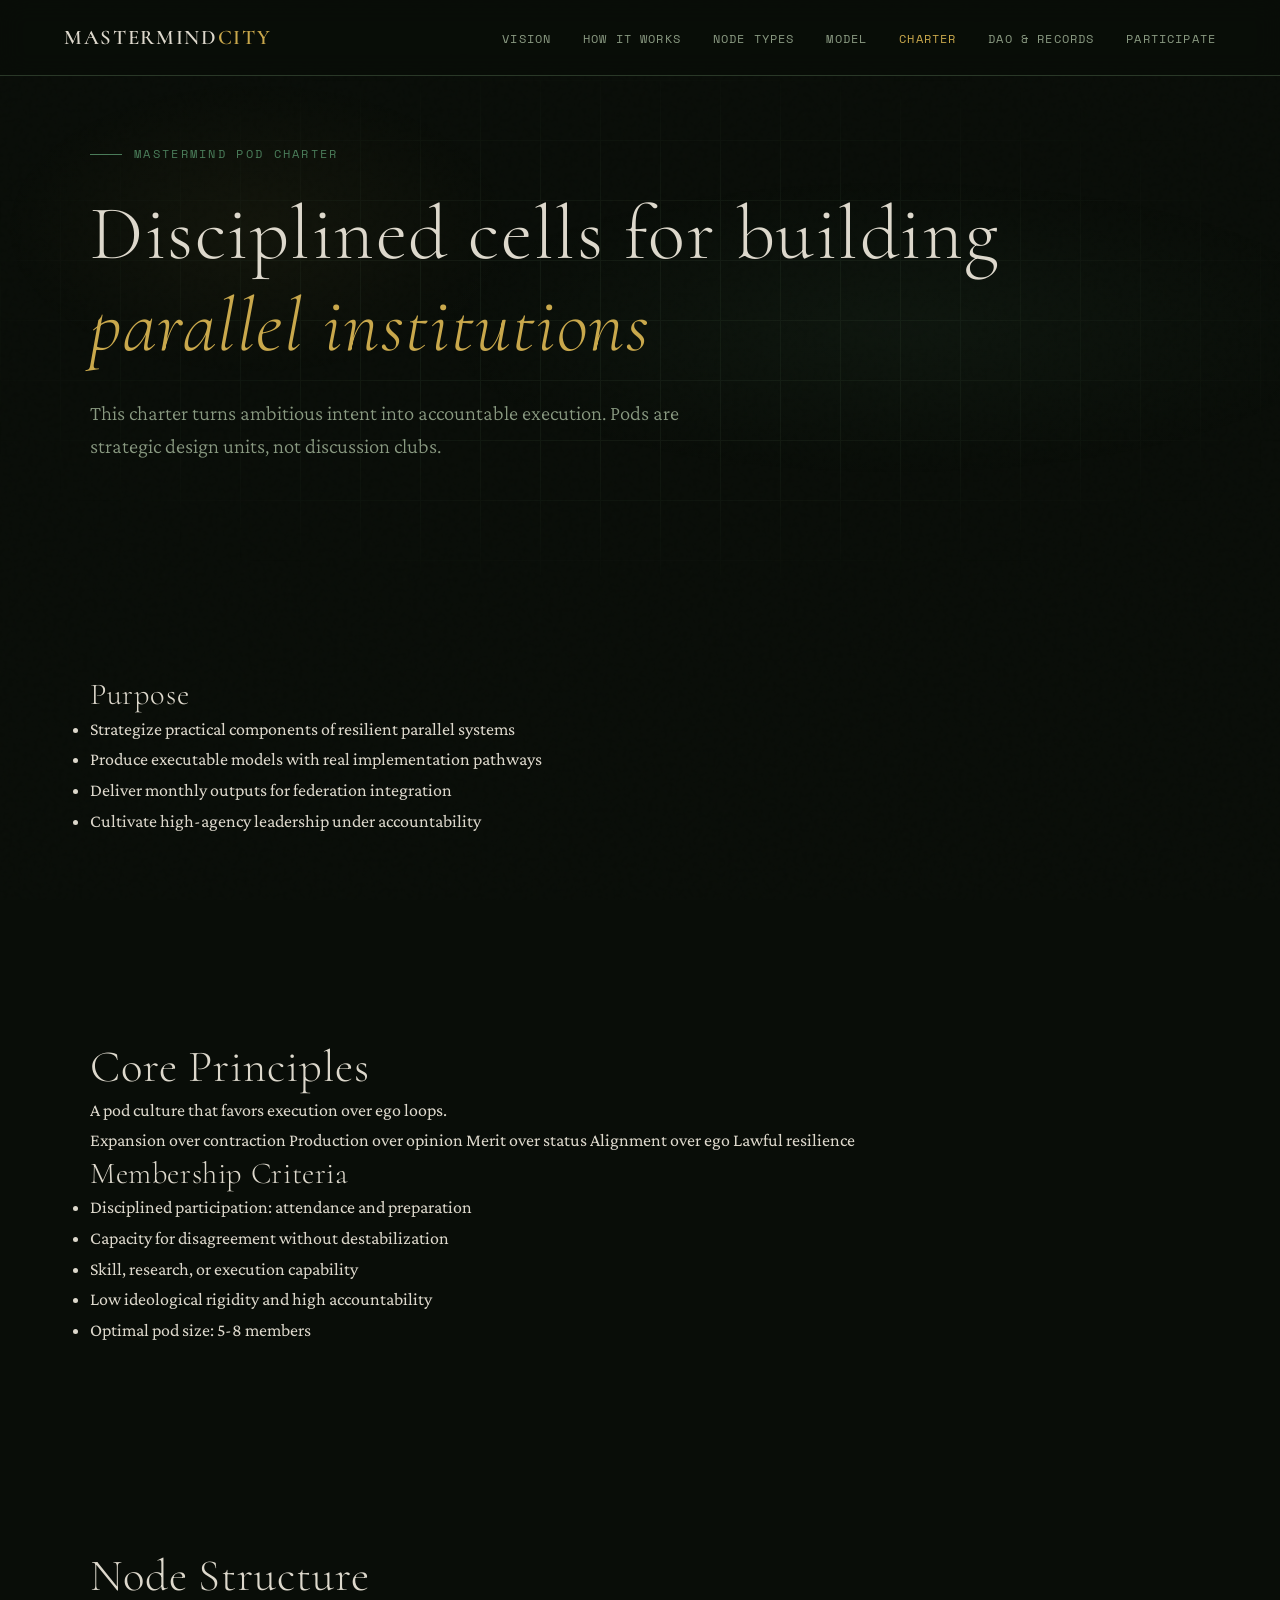
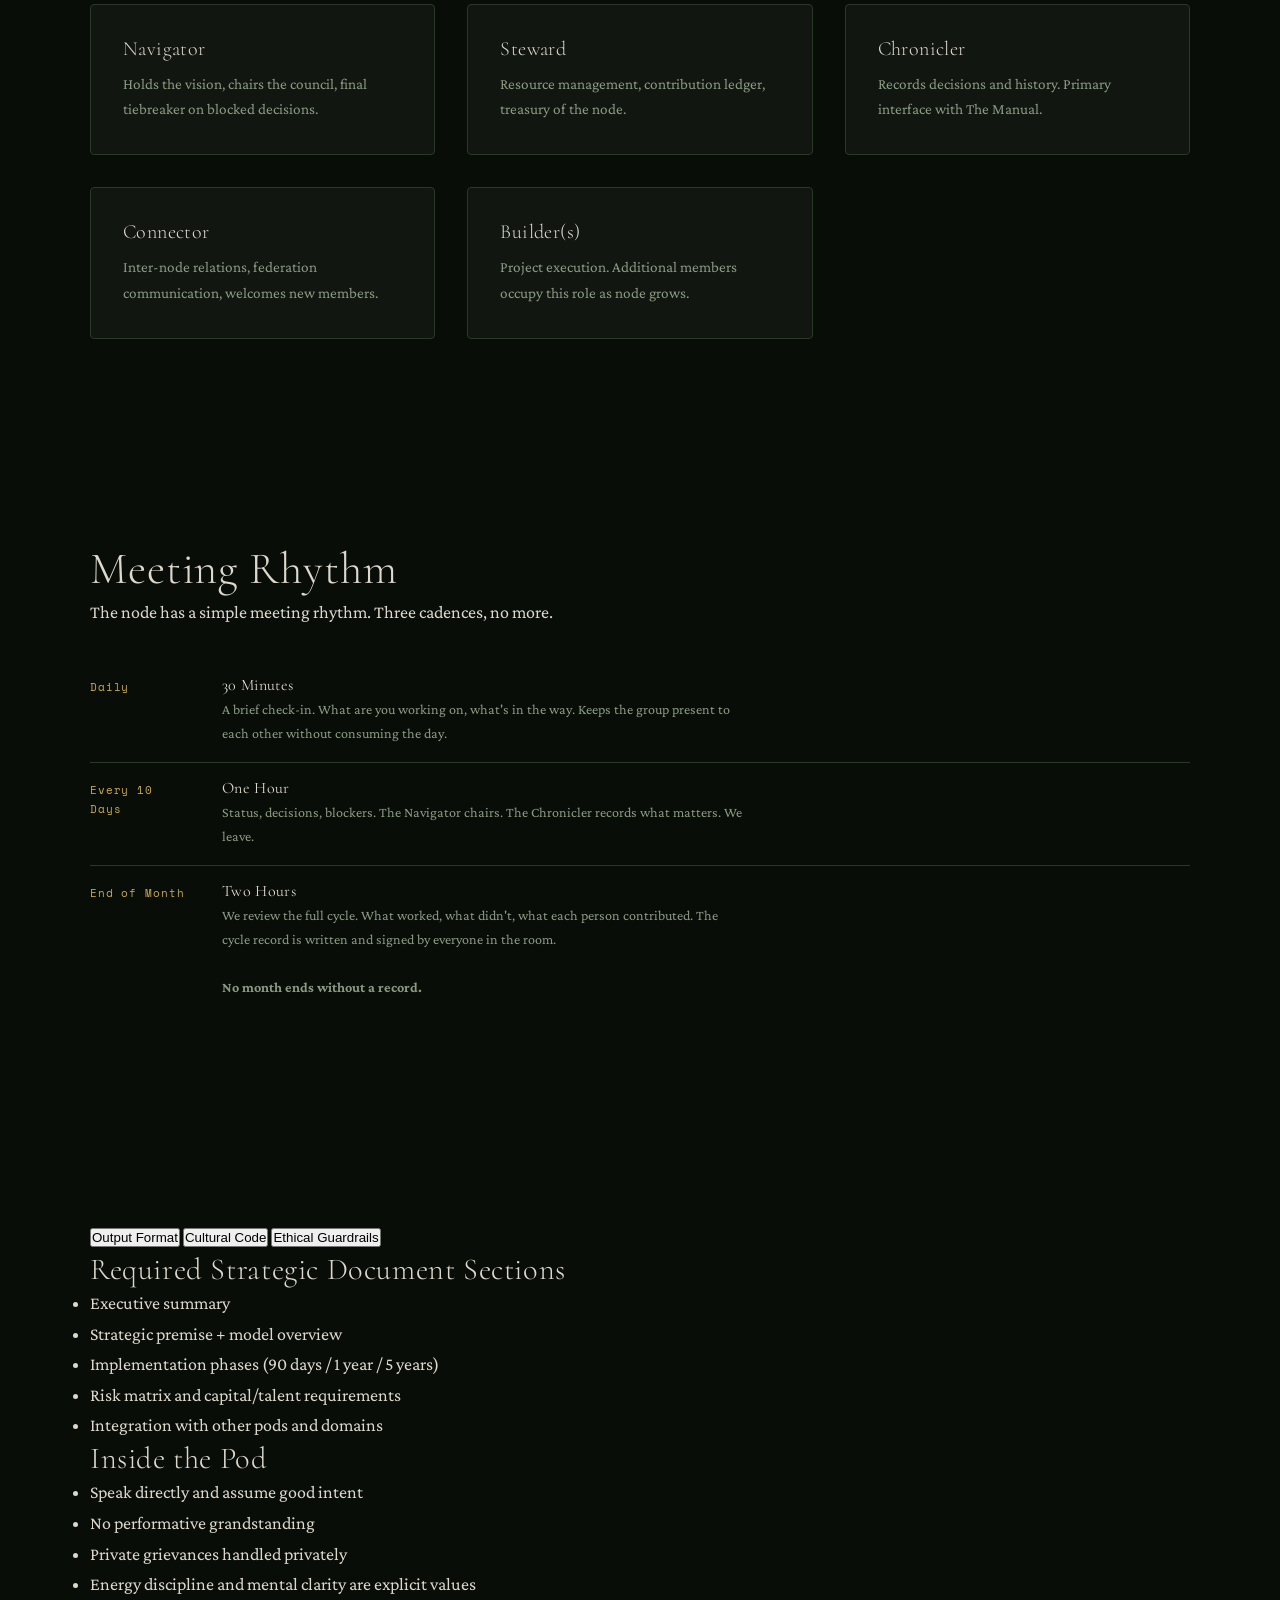
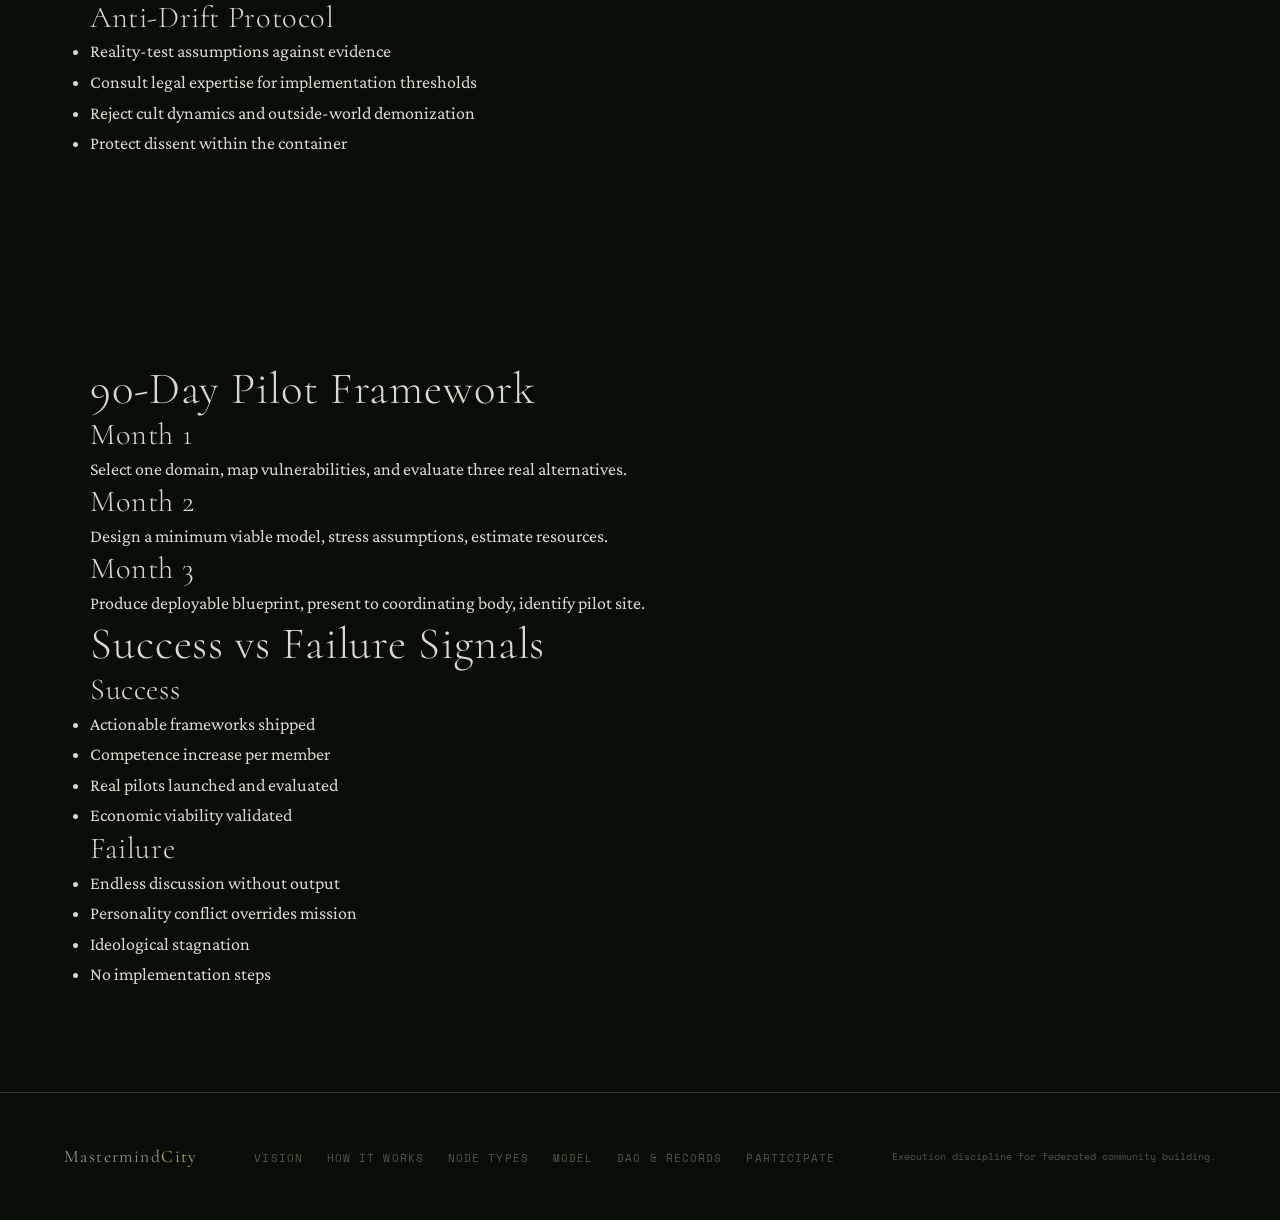
==== commit bc4538ec: "chore: unify page styling, update roles and meeting rhythm" ====
--- a/charter.html
+++ b/charter.html
@@ -7,50 +7,46 @@
   <title>Mastermind City | Pod Charter</title>
   <meta name="description"
     content="Mastermind Pod Charter for disciplined strategic development of parallel institutions with clear roles, rhythm, outputs, and guardrails." />
-  <link rel="preconnect" href="https://fonts.googleapis.com" />
-  <link rel="preconnect" href="https://fonts.gstatic.com" crossorigin />
-  <link
-    href="https://fonts.googleapis.com/css2?family=Manrope:wght@400;500;700;800&family=Sora:wght@400;600;700;800&display=swap"
-    rel="stylesheet" />
   <link rel="stylesheet" href="styles.css" />
 </head>
 
-<body data-page="charter">
-  <div class="ambient" aria-hidden="true">
-    <div class="orb orb-one"></div>
-    <div class="orb orb-two"></div>
-    <div class="orb orb-three"></div>
-    <div class="grid-overlay"></div>
-  </div>
-
-  <header class="topbar">
-    <div class="container topbar-inner">
-      <a class="brand" href="index.html"><span>Mastermind</span> City</a>
-      <button class="menu-toggle" type="button" aria-expanded="false" aria-controls="site-nav">
-        <span></span>
-        <span></span>
-      </button>
-      <nav class="site-nav" id="site-nav">
-        <a class="nav-link nav-home" href="index.html">Vision</a>
-        <a class="nav-link nav-model" href="model.html">Model</a>
-        <a class="nav-link nav-charter" href="charter.html">Charter</a>
-        <a class="nav-link nav-technology" href="blockchain-dao.html">DAO & Records</a>
-        <a class="nav-link nav-participate cta-link" href="participate.html">Participate</a>
-      </nav>
-    </div>
-  </header>
+<body>
+
+  <nav>
+    <a href="index.html" class="nav-logo">Mastermind<span>City</span></a>
+    <ul class="nav-links">
+      <li><a href="index.html">Vision</a></li>
+      <li><a href="how-it-works.html">How It Works</a></li>
+      <li><a href="node-types.html">Node Types</a></li>
+      <li><a href="model.html">Model</a></li>
+      <li><a href="charter.html">Charter</a></li>
+      <li><a href="blockchain-dao.html">DAO & Records</a></li>
+      <li><a href="participate.html">Participate</a></li>
+    </ul>
+    <button class="nav-hamburger" aria-label="Menu">
+      <span></span><span></span><span></span>
+    </button>
+  </nav>
 
   <main>
-    <section class="hero">
-      <div class="container hero-grid">
-        <div class="reveal">
-          <p class="kicker">Mastermind Pod Charter</p>
-          <h1>Disciplined cells for building parallel institutions</h1>
-          <p class="lede">
-            This charter turns ambitious intent into accountable execution. Pods
-            are strategic design units, not discussion clubs.
-          </p>
-        </div>
+    <section class="hero" style="min-height:55vh;">
+      <div class="hero-bg"></div>
+      <div class="hero-grid-lines"></div>
+      <div class="hero-content">
+        <p class="hero-label">Mastermind Pod Charter</p>
+        <h1>
+          Disciplined cells for building
+          <em>parallel institutions</em>
+        </h1>
+        <p class="hero-sub">
+          This charter turns ambitious intent into accountable execution. Pods
+          are strategic design units, not discussion clubs.
+        </p>
+      </div>
+    </section>
+
+    <section class="section">
+      <div class="container">
         <aside class="panel reveal">
           <h3>Purpose</h3>
           <ul class="list-clean">
@@ -92,31 +88,27 @@
 
     <section class="section">
       <div class="container">
-        <h2 class="reveal">Rotating Roles</h2>
+        <h2 class="reveal">Node Structure</h2>
         <div class="grid-3">
           <article class="card reveal">
-            <h3>Facilitator</h3>
-            <p>Maintains structure, pacing, and tactical focus during meetings.</p>
+            <h3>Navigator</h3>
+            <p>Holds the vision, chairs the council, final tiebreaker on blocked decisions.</p>
+          </article>
+          <article class="card reveal" data-delay="80">
+            <h3>Steward</h3>
+            <p>Resource management, contribution ledger, treasury of the node.</p>
+          </article>
+          <article class="card reveal" data-delay="160">
+            <h3>Chronicler</h3>
+            <p>Records decisions and history. Primary interface with The Manual.</p>
           </article>
           <article class="card reveal">
-            <h3>Synthesizer</h3>
-            <p>Translates discussion into coherent strategy outputs and decisions.</p>
-          </article>
-          <article class="card reveal">
-            <h3>Research Lead</h3>
-            <p>Collects comparative models, precedents, and evidence.</p>
-          </article>
-          <article class="card reveal">
-            <h3>Risk Analyst</h3>
-            <p>Stress tests legal, ethical, and structural weaknesses.</p>
-          </article>
-          <article class="card reveal">
-            <h3>Implementation Strategist</h3>
-            <p>Converts strategy into practical deployment pathways.</p>
-          </article>
-          <article class="card reveal">
-            <h3>Role Rotation Rule</h3>
-            <p>Rotate each cycle to prevent hierarchy ossification and skill silos.</p>
+            <h3>Connector</h3>
+            <p>Inter-node relations, federation communication, welcomes new members.</p>
+          </article>
+          <article class="card reveal" data-delay="80">
+            <h3>Builder(s)</h3>
+            <p>Project execution. Additional members occupy this role as node grows.</p>
           </article>
         </div>
       </div>
@@ -124,25 +116,36 @@
 
     <section class="section section-tight">
       <div class="container panel reveal">
-        <h2>Meeting Rhythm + Output Contract</h2>
-        <div class="schedule">
-          <article>
-            <h3>Weekly Tactical Session (60-90 min)</h3>
-            <ul class="list-clean">
-              <li>10 min status updates</li>
-              <li>40 min domain strategy</li>
-              <li>20 min objections + stress testing</li>
-              <li>10 min assignments and owners</li>
-            </ul>
-          </article>
-          <article>
-            <h3>Monthly Deliverable</h3>
-            <ul class="list-clean">
-              <li>Written strategy packet (5-15 pages)</li>
-              <li>Roadmap, diagrams, and budget outline</li>
-              <li>Success metrics and integration points</li>
-              <li>No month ends without output</li>
-            </ul>
+        <h2>Meeting Rhythm</h2>
+        <p class="intro">
+          The node has a simple meeting rhythm. Three cadences, no more.
+        </p>
+
+        <div class="schedule mt-2">
+          <article class="rhythm-row">
+            <div class="rhythm-time">Daily</div>
+            <div class="rhythm-detail">
+              <h4>30 Minutes</h4>
+              <p>A brief check-in. What are you working on, what's in the way. Keeps the group present to each other
+                without consuming the day.</p>
+            </div>
+          </article>
+
+          <article class="rhythm-row">
+            <div class="rhythm-time">Every 10 Days</div>
+            <div class="rhythm-detail">
+              <h4>One Hour</h4>
+              <p>Status, decisions, blockers. The Navigator chairs. The Chronicler records what matters. We leave.</p>
+            </div>
+          </article>
+
+          <article class="rhythm-row">
+            <div class="rhythm-time">End of Month</div>
+            <div class="rhythm-detail">
+              <h4>Two Hours</h4>
+              <p>We review the full cycle. What worked, what didn't, what each person contributed. The cycle record is
+                written and signed by everyone in the room.<br><br><strong>No month ends without a record.</strong></p>
+            </div>
           </article>
         </div>
       </div>
@@ -230,12 +233,17 @@
     </section>
   </main>
 
-  <footer class="site-footer">
-    <div class="container footer-inner">
-      <strong>Mastermind City</strong>
-      <p class="footer-note">Execution discipline for federated community building.</p>
-      <p class="footer-note">(c) <span data-year></span></p>
-    </div>
+  <footer>
+    <span class="footer-logo">Mastermind<span style="color:var(--gold)">City</span></span>
+    <ul class="footer-links">
+      <li><a href="index.html">Vision</a></li>
+      <li><a href="how-it-works.html">How It Works</a></li>
+      <li><a href="node-types.html">Node Types</a></li>
+      <li><a href="model.html">Model</a></li>
+      <li><a href="blockchain-dao.html">DAO & Records</a></li>
+      <li><a href="participate.html">Participate</a></li>
+    </ul>
+    <span class="footer-copy">Execution discipline for federated community building.</span>
   </footer>
 
   <script src="script.js"></script>
--- a/styles.css
+++ b/styles.css
@@ -2,28 +2,37 @@
 
 /* ── TOKENS ─────────────────────────────────────────────── */
 :root {
-  --bg:        #090d08;
-  --surface:   #111710;
-  --surface2:  #192118;
-  --border:    #2a3828;
-  --border2:   #3d5238;
-  --gold:      #c9a84c;
-  --gold-dim:  #7a6430;
-  --green:     #4a7c59;
+  --bg: #090d08;
+  --surface: #111710;
+  --surface2: #192118;
+  --border: #2a3828;
+  --border2: #3d5238;
+  --gold: #c9a84c;
+  --gold-dim: #7a6430;
+  --green: #4a7c59;
   --green-dim: #2e5038;
-  --text:      #ddd8cc;
-  --text-dim:  #8a9a82;
-  --text-faint:#4a5a44;
-  --mono:      'Space Mono', monospace;
-  --serif:     'Cormorant', serif;
-  --body:      'Crimson Pro', Georgia, serif;
-  --radius:    4px;
-  --gutter:    clamp(1.5rem, 5vw, 4rem);
+  --text: #ddd8cc;
+  --text-dim: #8a9a82;
+  --text-faint: #4a5a44;
+  --mono: 'Space Mono', monospace;
+  --serif: 'Cormorant', serif;
+  --body: 'Crimson Pro', Georgia, serif;
+  --radius: 4px;
+  --gutter: clamp(1.5rem, 5vw, 4rem);
 }
 
 /* ── RESET ───────────────────────────────────────────────── */
-*, *::before, *::after { box-sizing: border-box; margin: 0; padding: 0; }
-html { scroll-behavior: smooth; }
+*,
+*::before,
+*::after {
+  box-sizing: border-box;
+  margin: 0;
+  padding: 0;
+}
+
+html {
+  scroll-behavior: smooth;
+}
 
 body {
   background: var(--bg);
@@ -47,35 +56,69 @@
 }
 
 /* ── TYPOGRAPHY ──────────────────────────────────────────── */
-h1, h2, h3, h4 {
+h1,
+h2,
+h3,
+h4 {
   font-family: var(--serif);
   font-weight: 300;
   letter-spacing: 0.02em;
   line-height: 1.2;
 }
-h1 { font-size: clamp(2.8rem, 6vw, 5.5rem); }
-h2 { font-size: clamp(1.9rem, 3.5vw, 3rem); }
-h3 { font-size: clamp(1.3rem, 2.5vw, 1.9rem); }
-h4 { font-size: 1.2rem; font-weight: 400; }
-
-p { max-width: 65ch; }
-a { color: var(--gold); text-decoration: none; transition: color .2s; }
-a:hover { color: var(--text); }
-
-.mono { font-family: var(--mono); font-size: 0.82em; }
-.serif { font-family: var(--serif); }
+
+h1 {
+  font-size: clamp(2.8rem, 6vw, 5.5rem);
+}
+
+h2 {
+  font-size: clamp(1.9rem, 3.5vw, 3rem);
+}
+
+h3 {
+  font-size: clamp(1.3rem, 2.5vw, 1.9rem);
+}
+
+h4 {
+  font-size: 1.2rem;
+  font-weight: 400;
+}
+
+p {
+  max-width: 65ch;
+}
+
+a {
+  color: var(--gold);
+  text-decoration: none;
+  transition: color .2s;
+}
+
+a:hover {
+  color: var(--text);
+}
+
+.mono {
+  font-family: var(--mono);
+  font-size: 0.82em;
+}
+
+.serif {
+  font-family: var(--serif);
+}
 
 /* ── NAV ─────────────────────────────────────────────────── */
 nav {
   position: fixed;
-  top: 0; left: 0; right: 0;
+  top: 0;
+  left: 0;
+  right: 0;
   z-index: 100;
   display: flex;
   align-items: center;
   justify-content: space-between;
   padding: 1.25rem var(--gutter);
   border-bottom: 1px solid var(--border);
-  background: rgba(9,13,8,0.85);
+  background: rgba(9, 13, 8, 0.85);
   backdrop-filter: blur(12px);
 }
 
@@ -87,13 +130,17 @@
   letter-spacing: 0.08em;
   text-transform: uppercase;
 }
-.nav-logo span { color: var(--gold); }
+
+.nav-logo span {
+  color: var(--gold);
+}
 
 .nav-links {
   display: flex;
   gap: 2rem;
   list-style: none;
 }
+
 .nav-links a {
   font-family: var(--mono);
   font-size: 0.72rem;
@@ -102,8 +149,11 @@
   text-transform: uppercase;
   transition: color .2s;
 }
+
 .nav-links a:hover,
-.nav-links a.active { color: var(--gold); }
+.nav-links a.active {
+  color: var(--gold);
+}
 
 .nav-hamburger {
   display: none;
@@ -112,6 +162,7 @@
   cursor: pointer;
   padding: 4px;
 }
+
 .nav-hamburger span {
   display: block;
   width: 22px;
@@ -121,13 +172,23 @@
 }
 
 /* ── LAYOUT ──────────────────────────────────────────────── */
-main { padding-top: 5rem; position: relative; z-index: 1; }
+main {
+  padding-top: 5rem;
+  position: relative;
+  z-index: 1;
+}
 
 .section {
   padding: clamp(4rem, 8vw, 7rem) var(--gutter);
 }
-.section--dark { background: var(--surface); }
-.section--mid  { background: var(--surface2); }
+
+.section--dark {
+  background: var(--surface);
+}
+
+.section--mid {
+  background: var(--surface2);
+}
 
 .container {
   max-width: 1100px;
@@ -139,6 +200,7 @@
   grid-template-columns: 1fr 1fr;
   gap: 3rem;
 }
+
 .grid-3 {
   display: grid;
   grid-template-columns: repeat(3, 1fr);
@@ -159,8 +221,8 @@
   position: absolute;
   inset: 0;
   background:
-    radial-gradient(ellipse 60% 50% at 70% 50%, rgba(74,124,89,0.08) 0%, transparent 60%),
-    radial-gradient(ellipse 40% 60% at 20% 30%, rgba(201,168,76,0.05) 0%, transparent 50%);
+    radial-gradient(ellipse 60% 50% at 70% 50%, rgba(74, 124, 89, 0.08) 0%, transparent 60%),
+    radial-gradient(ellipse 40% 60% at 20% 30%, rgba(201, 168, 76, 0.05) 0%, transparent 50%);
 }
 
 .hero-grid-lines {
@@ -193,6 +255,7 @@
   align-items: center;
   gap: 0.75rem;
 }
+
 .hero-label::before {
   content: '';
   display: inline-block;
@@ -205,6 +268,7 @@
   margin-bottom: 1.5rem;
   color: var(--text);
 }
+
 .hero h1 em {
   font-style: italic;
   color: var(--gold);
@@ -239,25 +303,30 @@
   cursor: pointer;
   border: none;
 }
+
 .btn-primary {
   background: var(--gold);
   color: var(--bg);
 }
+
 .btn-primary:hover {
   background: #dab95a;
   color: var(--bg);
   transform: translateY(-1px);
 }
+
 .btn-secondary {
   background: transparent;
   color: var(--text);
   border: 1px solid var(--border2);
 }
+
 .btn-secondary:hover {
   border-color: var(--gold);
   color: var(--gold);
   transform: translateY(-1px);
 }
+
 .btn-ghost {
   background: transparent;
   color: var(--text-dim);
@@ -265,6 +334,7 @@
   padding: 0.6rem 1.2rem;
   font-size: 0.68rem;
 }
+
 .btn-ghost:hover {
   color: var(--text);
   border-color: var(--border2);
@@ -278,13 +348,16 @@
   padding: 2rem;
   transition: border-color .3s, transform .3s;
 }
+
 .card:hover {
   border-color: var(--border2);
   transform: translateY(-2px);
 }
+
 .card-accent {
   border-top: 2px solid var(--gold);
 }
+
 .card-green {
   border-top: 2px solid var(--green);
 }
@@ -293,10 +366,12 @@
   font-size: 1.5rem;
   margin-bottom: 1rem;
 }
+
 .card h3 {
   margin-bottom: 0.6rem;
   font-size: 1.25rem;
 }
+
 .card p {
   color: var(--text-dim);
   font-size: 0.95rem;
@@ -311,9 +386,11 @@
   color: var(--gold);
   margin-bottom: 1rem;
 }
+
 .section-title {
   margin-bottom: 1.2rem;
 }
+
 .section-sub {
   color: var(--text-dim);
   font-size: 1.05rem;
@@ -333,13 +410,14 @@
 .callout {
   border-left: 2px solid var(--gold);
   padding: 1.2rem 1.8rem;
-  background: rgba(201,168,76,0.05);
+  background: rgba(201, 168, 76, 0.05);
   margin: 2rem 0;
   border-radius: 0 var(--radius) var(--radius) 0;
 }
+
 .callout-green {
   border-color: var(--green);
-  background: rgba(74,124,89,0.05);
+  background: rgba(74, 124, 89, 0.05);
 }
 
 /* ── TAG / BADGE ─────────────────────────────────────────── */
@@ -354,18 +432,32 @@
   border-radius: 2px;
   color: var(--text-dim);
 }
-.tag-gold { border-color: var(--gold-dim); color: var(--gold); }
-.tag-green { border-color: var(--green-dim); color: var(--green); }
+
+.tag-gold {
+  border-color: var(--gold-dim);
+  color: var(--gold);
+}
+
+.tag-green {
+  border-color: var(--green-dim);
+  color: var(--green);
+}
 
 /* ── STEP LIST ───────────────────────────────────────────── */
-.step-list { list-style: none; }
+.step-list {
+  list-style: none;
+}
+
 .step-list li {
   display: flex;
   gap: 1.5rem;
   padding: 1.5rem 0;
   border-bottom: 1px solid var(--border);
 }
-.step-list li:last-child { border-bottom: none; }
+
+.step-list li:last-child {
+  border-bottom: none;
+}
 
 .step-num {
   font-family: var(--mono);
@@ -374,11 +466,13 @@
   min-width: 2rem;
   padding-top: 0.2rem;
 }
+
 .step-content h4 {
   font-family: var(--serif);
   font-size: 1.15rem;
   margin-bottom: 0.3rem;
 }
+
 .step-content p {
   color: var(--text-dim);
   font-size: 0.95rem;
@@ -394,17 +488,20 @@
   flex-wrap: wrap;
   gap: 1rem;
 }
+
 .footer-logo {
   font-family: var(--serif);
   font-size: 1.1rem;
   letter-spacing: 0.08em;
   color: var(--text-dim);
 }
+
 .footer-links {
   display: flex;
   gap: 1.5rem;
   list-style: none;
 }
+
 .footer-links a {
   font-family: var(--mono);
   font-size: 0.68rem;
@@ -412,7 +509,11 @@
   letter-spacing: 0.1em;
   text-transform: uppercase;
 }
-.footer-links a:hover { color: var(--text-dim); }
+
+.footer-links a:hover {
+  color: var(--text-dim);
+}
+
 .footer-copy {
   font-family: var(--mono);
   font-size: 0.65rem;
@@ -425,6 +526,7 @@
   transform: translateY(24px);
   transition: opacity 0.7s ease, transform 0.7s ease;
 }
+
 .reveal.visible {
   opacity: 1;
   transform: none;
@@ -432,14 +534,27 @@
 
 /* ── RESPONSIVE ──────────────────────────────────────────── */
 @media (max-width: 768px) {
-  .grid-2, .grid-3 { grid-template-columns: 1fr; }
-  .nav-links { display: none; }
-  .nav-hamburger { display: flex; }
+
+  .grid-2,
+  .grid-3 {
+    grid-template-columns: 1fr;
+  }
+
+  .nav-links {
+    display: none;
+  }
+
+  .nav-hamburger {
+    display: flex;
+  }
+
   .nav-links.open {
     display: flex;
     flex-direction: column;
     position: fixed;
-    top: 4rem; left: 0; right: 0;
+    top: 4rem;
+    left: 0;
+    right: 0;
     background: var(--surface);
     padding: 2rem var(--gutter);
     border-bottom: 1px solid var(--border);
@@ -448,18 +563,194 @@
 }
 
 /* ── UTILITY ─────────────────────────────────────────────── */
-.text-gold { color: var(--gold); }
-.text-green { color: var(--green); }
-.text-dim { color: var(--text-dim); }
-.text-center { text-align: center; }
-.mt-1 { margin-top: 1rem; }
-.mt-2 { margin-top: 2rem; }
-.mt-3 { margin-top: 3rem; }
-.mb-1 { margin-bottom: 1rem; }
-.mb-2 { margin-bottom: 2rem; }
-.mb-3 { margin-bottom: 3rem; }
-.flex { display: flex; }
-.gap-1 { gap: 1rem; }
-.gap-2 { gap: 2rem; }
-.items-center { align-items: center; }
-.flex-wrap { flex-wrap: wrap; }
+.text-gold {
+  color: var(--gold);
+}
+
+.text-green {
+  color: var(--green);
+}
+
+.text-dim {
+  color: var(--text-dim);
+}
+
+.text-center {
+  text-align: center;
+}
+
+.mt-1 {
+  margin-top: 1rem;
+}
+
+.mt-2 {
+  margin-top: 2rem;
+}
+
+.mt-3 {
+  margin-top: 3rem;
+}
+
+.mb-1 {
+  margin-bottom: 1rem;
+}
+
+.mb-2 {
+  margin-bottom: 2rem;
+}
+
+.mb-3 {
+  margin-bottom: 3rem;
+}
+
+.flex {
+  display: flex;
+}
+
+.gap-1 {
+  gap: 1rem;
+}
+
+.gap-2 {
+  gap: 2rem;
+}
+
+.items-center {
+  align-items: center;
+}
+
+.flex-wrap {
+  flex-wrap: wrap;
+}
+
+/* ── TABLES ──────────────────────────────────────────────── */
+.table-wrap {
+  width: 100%;
+  overflow-x: auto;
+  margin: 2rem 0;
+}
+
+table {
+  width: 100%;
+  border-collapse: collapse;
+  font-size: 0.95rem;
+}
+
+table th {
+  font-family: var(--mono);
+  font-size: 0.7rem;
+  letter-spacing: 0.12em;
+  text-transform: uppercase;
+  color: var(--gold);
+  text-align: left;
+  padding: 1rem 1.2rem;
+  border-bottom: 1px solid var(--border);
+  background: var(--surface2);
+}
+
+table td {
+  padding: 1rem 1.2rem;
+  border-bottom: 1px solid var(--border);
+  color: var(--text-dim);
+  vertical-align: top;
+}
+
+table tr:last-child td {
+  border-bottom: none;
+}
+
+table tbody tr:hover td {
+  background: rgba(255, 255, 255, 0.02);
+}
+
+table th:first-child,
+table td:first-child {
+  color: var(--text);
+  font-weight: 500;
+}
+
+/* ── ACCORDION ───────────────────────────────────────────── */
+.accordion-item {
+  border-bottom: 1px solid var(--border);
+}
+
+.accordion-trigger {
+  width: 100%;
+  text-align: left;
+  background: none;
+  border: none;
+  color: var(--text);
+  font-family: var(--serif);
+  font-size: 1.15rem;
+  padding: 1.2rem 0;
+  cursor: pointer;
+  display: flex;
+  justify-content: space-between;
+  align-items: center;
+  gap: 1rem;
+}
+
+.accordion-trigger::after {
+  content: '+';
+  font-family: var(--mono);
+  font-size: 1rem;
+  color: var(--text-faint);
+  flex-shrink: 0;
+  transition: transform .3s;
+}
+
+.accordion-item.open .accordion-trigger::after {
+  transform: rotate(45deg);
+}
+
+.accordion-body {
+  max-height: 0;
+  overflow: hidden;
+  transition: max-height .35s ease;
+}
+
+.accordion-body-inner {
+  padding-bottom: 1.5rem;
+  color: var(--text-dim);
+  font-size: 0.95rem;
+}
+
+.accordion-body-inner p {
+  margin-bottom: 0.8rem;
+}
+
+.accordion-body-inner p:last-child {
+  margin-bottom: 0;
+}
+
+/* ── DAILY RHYTHM ────────────────────────────────────────── */
+.rhythm-row {
+  display: grid;
+  grid-template-columns: 100px 1fr;
+  border-bottom: 1px solid var(--border);
+  padding: 1rem 0;
+  gap: 2rem;
+  align-items: start;
+}
+
+.rhythm-row:last-child {
+  border-bottom: none;
+}
+
+.rhythm-time {
+  font-family: var(--mono);
+  font-size: 0.68rem;
+  color: var(--gold);
+  letter-spacing: 0.08em;
+  padding-top: 0.15rem;
+}
+
+.rhythm-detail h4 {
+  font-size: 1rem;
+  margin-bottom: 0.2rem;
+}
+
+.rhythm-detail p {
+  font-size: 0.88rem;
+  color: var(--text-dim);
+}
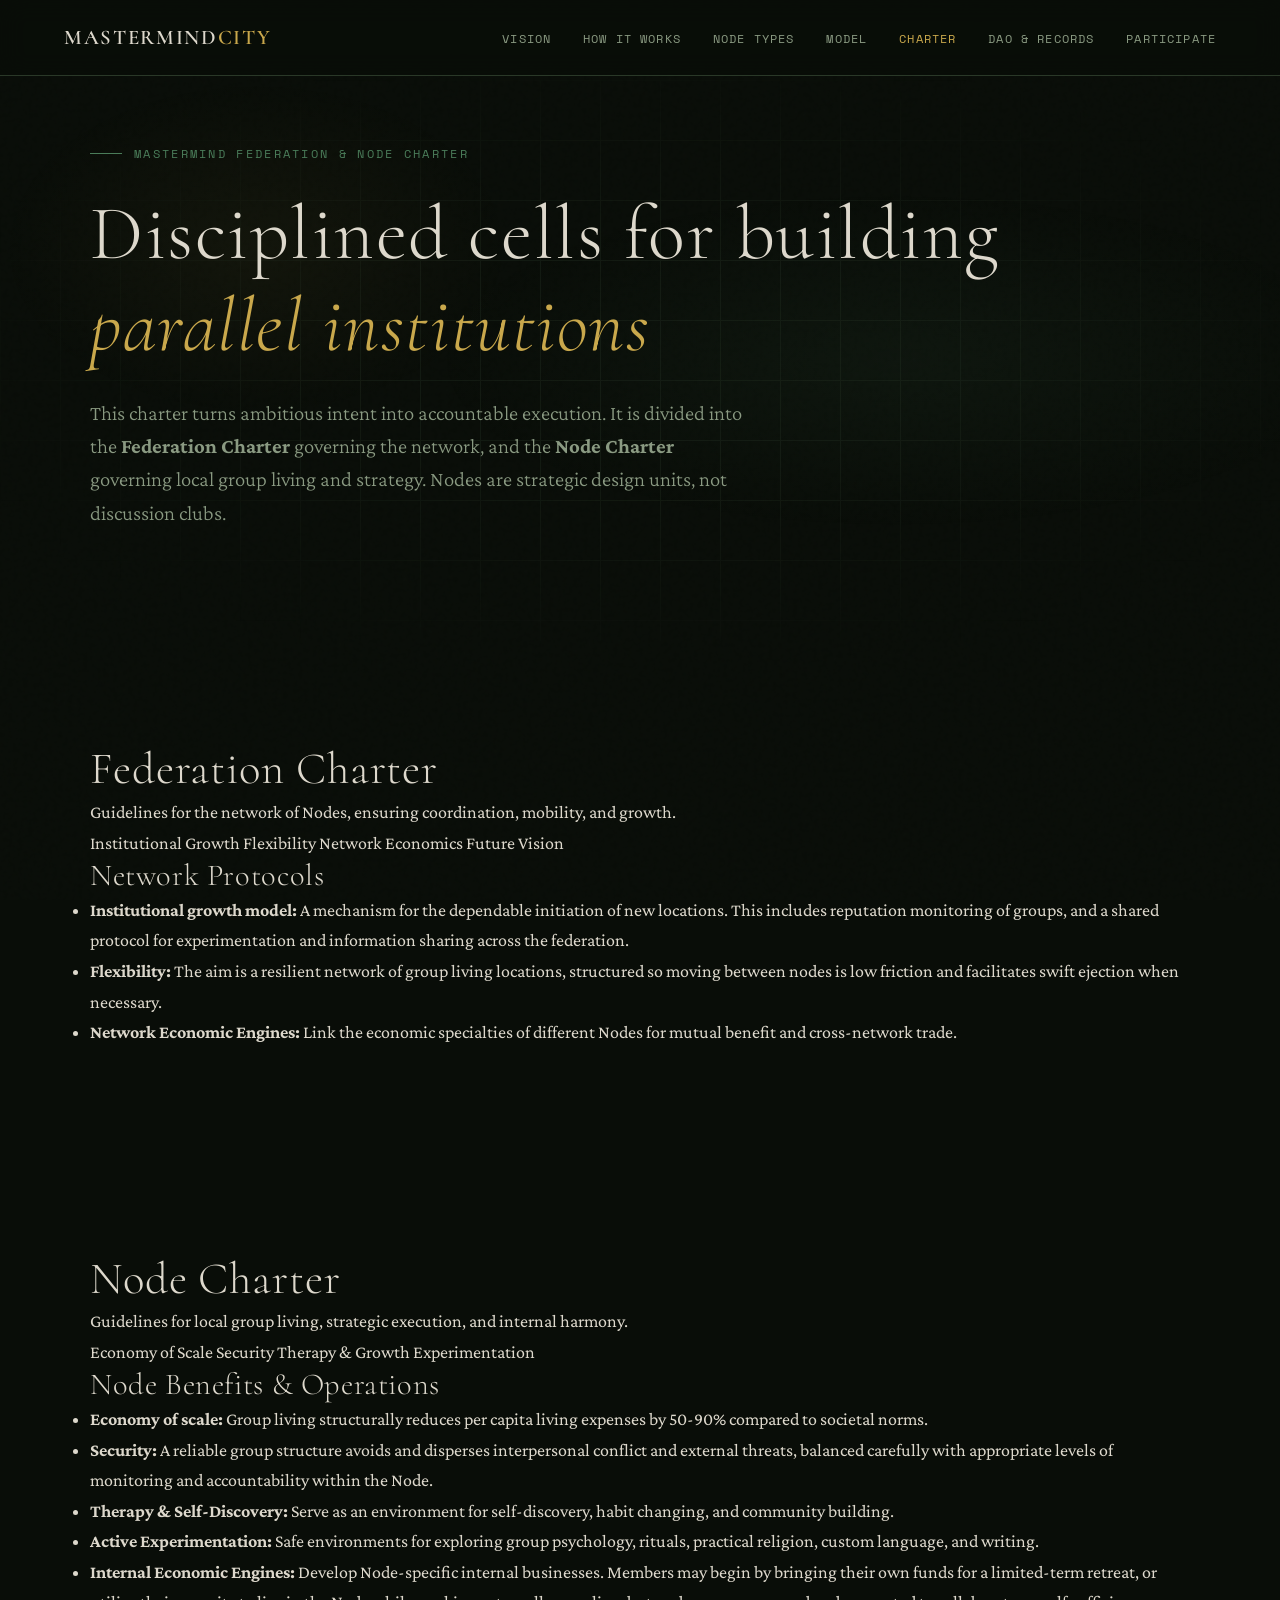
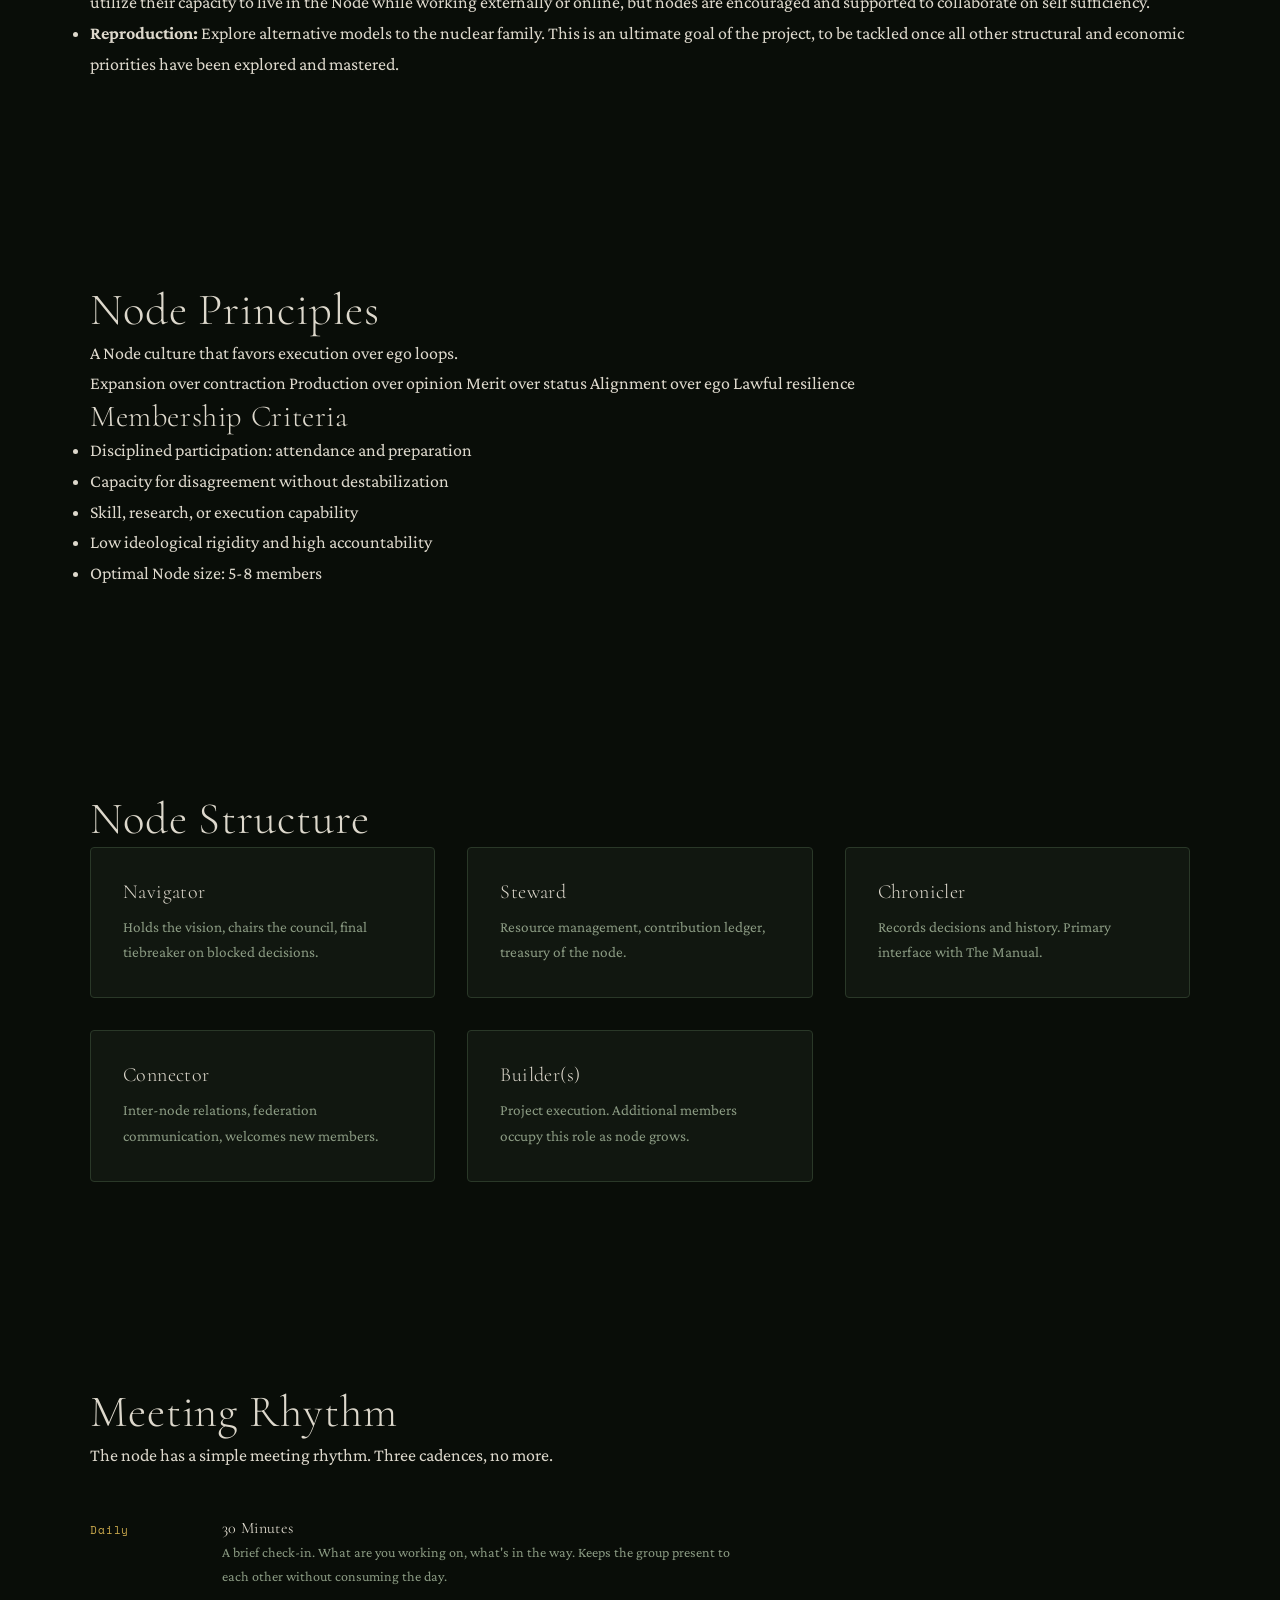
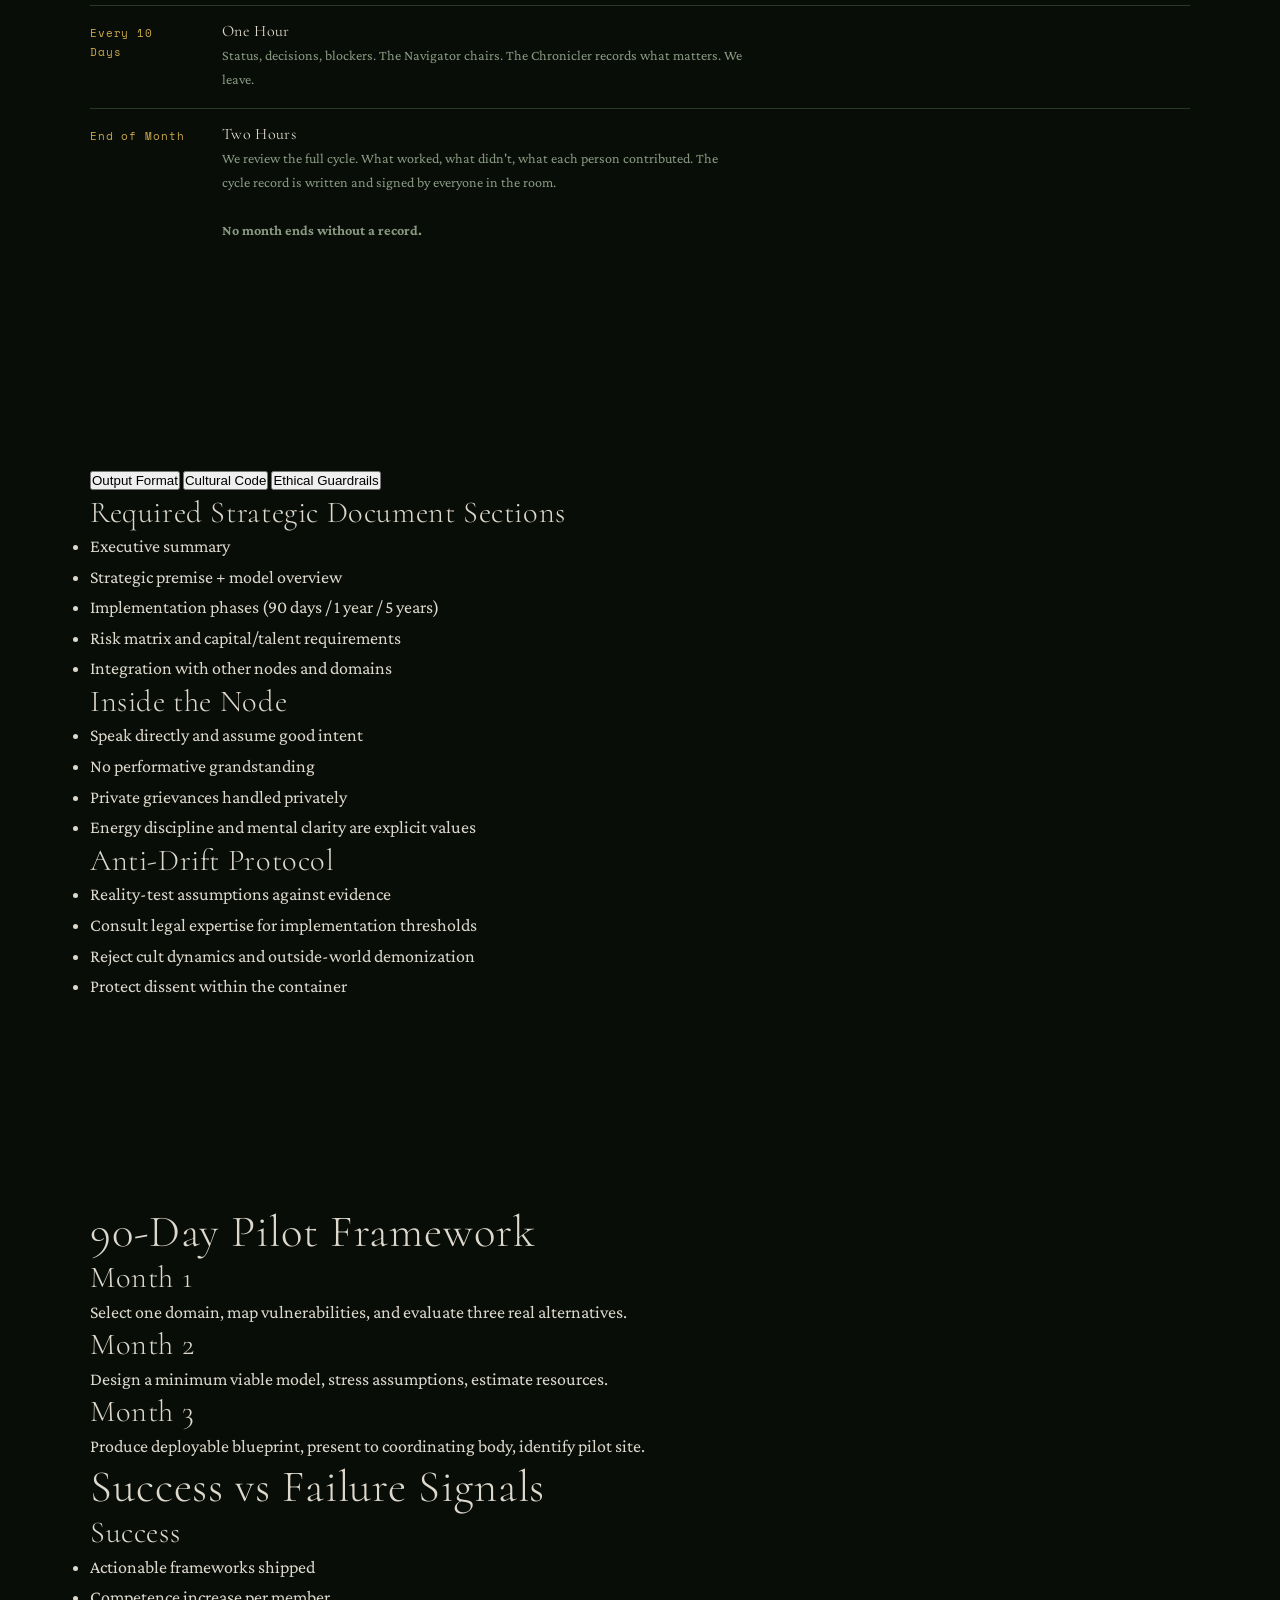
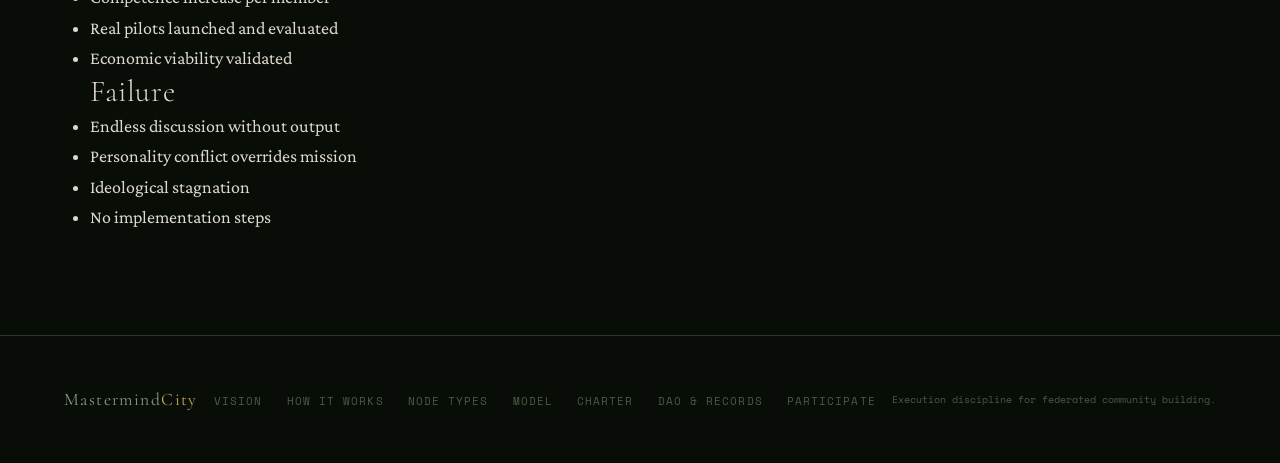
==== commit 08c550e9: "Update charter: segment into Federation and Node Charter, replace 'pod' with 'Node' terminology" ====
--- a/charter.html
+++ b/charter.html
@@ -4,9 +4,9 @@
 <head>
   <meta charset="UTF-8" />
   <meta name="viewport" content="width=device-width, initial-scale=1.0" />
-  <title>Mastermind City | Pod Charter</title>
+  <title>Mastermind City | Federation & Node Charter</title>
   <meta name="description"
-    content="Mastermind Pod Charter for disciplined strategic development of parallel institutions with clear roles, rhythm, outputs, and guardrails." />
+    content="Mastermind Federation & Node Charter for disciplined strategic development of parallel institutions with clear roles, rhythm, outputs, and guardrails." />
   <link rel="stylesheet" href="styles.css" />
 </head>
 
@@ -33,37 +33,73 @@
       <div class="hero-bg"></div>
       <div class="hero-grid-lines"></div>
       <div class="hero-content">
-        <p class="hero-label">Mastermind Pod Charter</p>
+        <p class="hero-label">Mastermind Federation & Node Charter</p>
         <h1>
           Disciplined cells for building
           <em>parallel institutions</em>
         </h1>
         <p class="hero-sub">
-          This charter turns ambitious intent into accountable execution. Pods
-          are strategic design units, not discussion clubs.
+          This charter turns ambitious intent into accountable execution. It is divided into the <strong>Federation Charter</strong> governing the network, and the <strong>Node Charter</strong> governing local group living and strategy. Nodes are strategic design units, not discussion clubs.
         </p>
       </div>
     </section>
 
+    <section id="federation-charter" class="section">
+      <div class="container split">
+        <div class="reveal">
+          <h2>Federation Charter</h2>
+          <p class="intro">Guidelines for the network of Nodes, ensuring coordination, mobility, and growth.</p>
+          <div class="chip-row">
+            <span class="chip">Institutional Growth</span>
+            <span class="chip">Flexibility</span>
+            <span class="chip">Network Economics</span>
+            <span class="chip">Future Vision</span>
+          </div>
+        </div>
+
+        <div class="panel reveal">
+          <h3>Network Protocols</h3>
+          <ul class="list-clean">
+            <li><strong>Institutional growth model:</strong> A mechanism for the dependable initiation of new locations. This includes reputation monitoring of groups, and a shared protocol for experimentation and information sharing across the federation.</li>
+            <li><strong>Flexibility:</strong> The aim is a resilient network of group living locations, structured so moving between nodes is low friction and facilitates swift ejection when necessary.</li>
+            <li><strong>Network Economic Engines:</strong> Link the economic specialties of different Nodes for mutual benefit and cross-network trade.</li>
+          </ul>
+        </div>
+      </div>
+    </section>
+
+    <section id="node-charter" class="section">
+      <div class="container split">
+        <div class="reveal">
+          <h2>Node Charter</h2>
+          <p class="intro">Guidelines for local group living, strategic execution, and internal harmony.</p>
+          <div class="chip-row">
+            <span class="chip">Economy of Scale</span>
+            <span class="chip">Security</span>
+            <span class="chip">Therapy & Growth</span>
+            <span class="chip">Experimentation</span>
+          </div>
+        </div>
+
+        <div class="panel reveal">
+          <h3>Node Benefits & Operations</h3>
+          <ul class="list-clean">
+            <li><strong>Economy of scale:</strong> Group living structurally reduces per capita living expenses by 50-90% compared to societal norms.</li>
+            <li><strong>Security:</strong> A reliable group structure avoids and disperses interpersonal conflict and external threats, balanced carefully with appropriate levels of monitoring and accountability within the Node.</li>
+            <li><strong>Therapy & Self-Discovery:</strong> Serve as an environment for self-discovery, habit changing, and community building.</li>
+            <li><strong>Active Experimentation:</strong> Safe environments for exploring group psychology, rituals, practical religion, custom language, and writing.</li>
+            <li><strong>Internal Economic Engines:</strong> Develop Node-specific internal businesses. Members may begin by bringing their own funds for a limited-term retreat, or utilize their capacity to live in the Node while working externally or online, but nodes are encouraged and supported to collaborate on self sufficiency.</li>
+            <li><strong>Reproduction:</strong> Explore alternative models to the nuclear family. This is an ultimate goal of the project, to be tackled once all other structural and economic priorities have been explored and mastered.</li>
+          </ul>
+        </div>
+      </div>
+    </section>
+
     <section class="section">
-      <div class="container">
-        <aside class="panel reveal">
-          <h3>Purpose</h3>
-          <ul class="list-clean">
-            <li>Strategize practical components of resilient parallel systems</li>
-            <li>Produce executable models with real implementation pathways</li>
-            <li>Deliver monthly outputs for federation integration</li>
-            <li>Cultivate high-agency leadership under accountability</li>
-          </ul>
-        </aside>
-      </div>
-    </section>
-
-    <section class="section">
       <div class="container split">
         <div class="reveal">
-          <h2>Core Principles</h2>
-          <p class="intro">A pod culture that favors execution over ego loops.</p>
+          <h2>Node Principles</h2>
+          <p class="intro">A Node culture that favors execution over ego loops.</p>
           <div class="chip-row">
             <span class="chip">Expansion over contraction</span>
             <span class="chip">Production over opinion</span>
@@ -80,7 +116,7 @@
             <li>Capacity for disagreement without destabilization</li>
             <li>Skill, research, or execution capability</li>
             <li>Low ideological rigidity and high accountability</li>
-            <li>Optimal pod size: 5-8 members</li>
+            <li>Optimal Node size: 5-8 members</li>
           </ul>
         </div>
       </div>
@@ -166,12 +202,12 @@
             <li>Strategic premise + model overview</li>
             <li>Implementation phases (90 days / 1 year / 5 years)</li>
             <li>Risk matrix and capital/talent requirements</li>
-            <li>Integration with other pods and domains</li>
+            <li>Integration with other nodes and domains</li>
           </ul>
         </div>
 
         <div class="tab-panel" data-panel="culture">
-          <h3>Inside the Pod</h3>
+          <h3>Inside the Node</h3>
           <ul class="list-clean">
             <li>Speak directly and assume good intent</li>
             <li>No performative grandstanding</li>
@@ -240,6 +276,7 @@
       <li><a href="how-it-works.html">How It Works</a></li>
       <li><a href="node-types.html">Node Types</a></li>
       <li><a href="model.html">Model</a></li>
+      <li><a href="charter.html">Charter</a></li>
       <li><a href="blockchain-dao.html">DAO & Records</a></li>
       <li><a href="participate.html">Participate</a></li>
     </ul>
